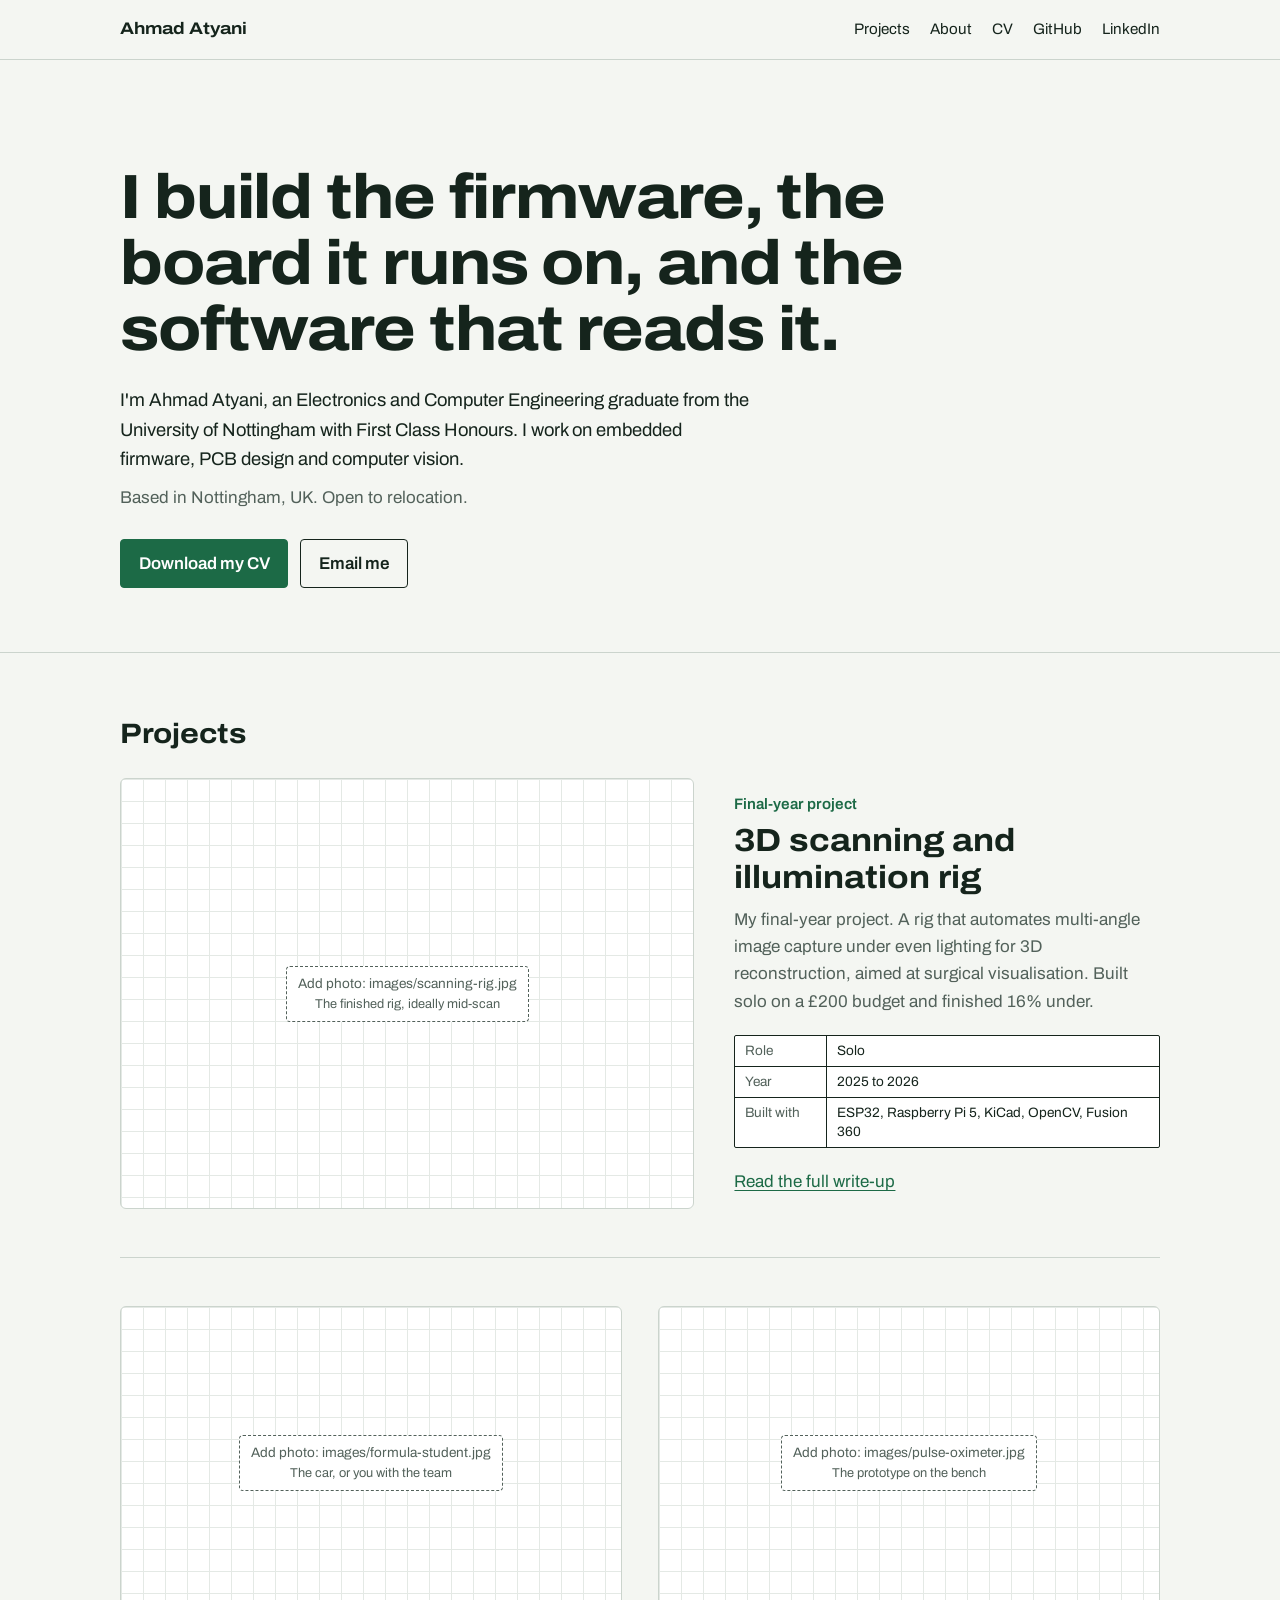
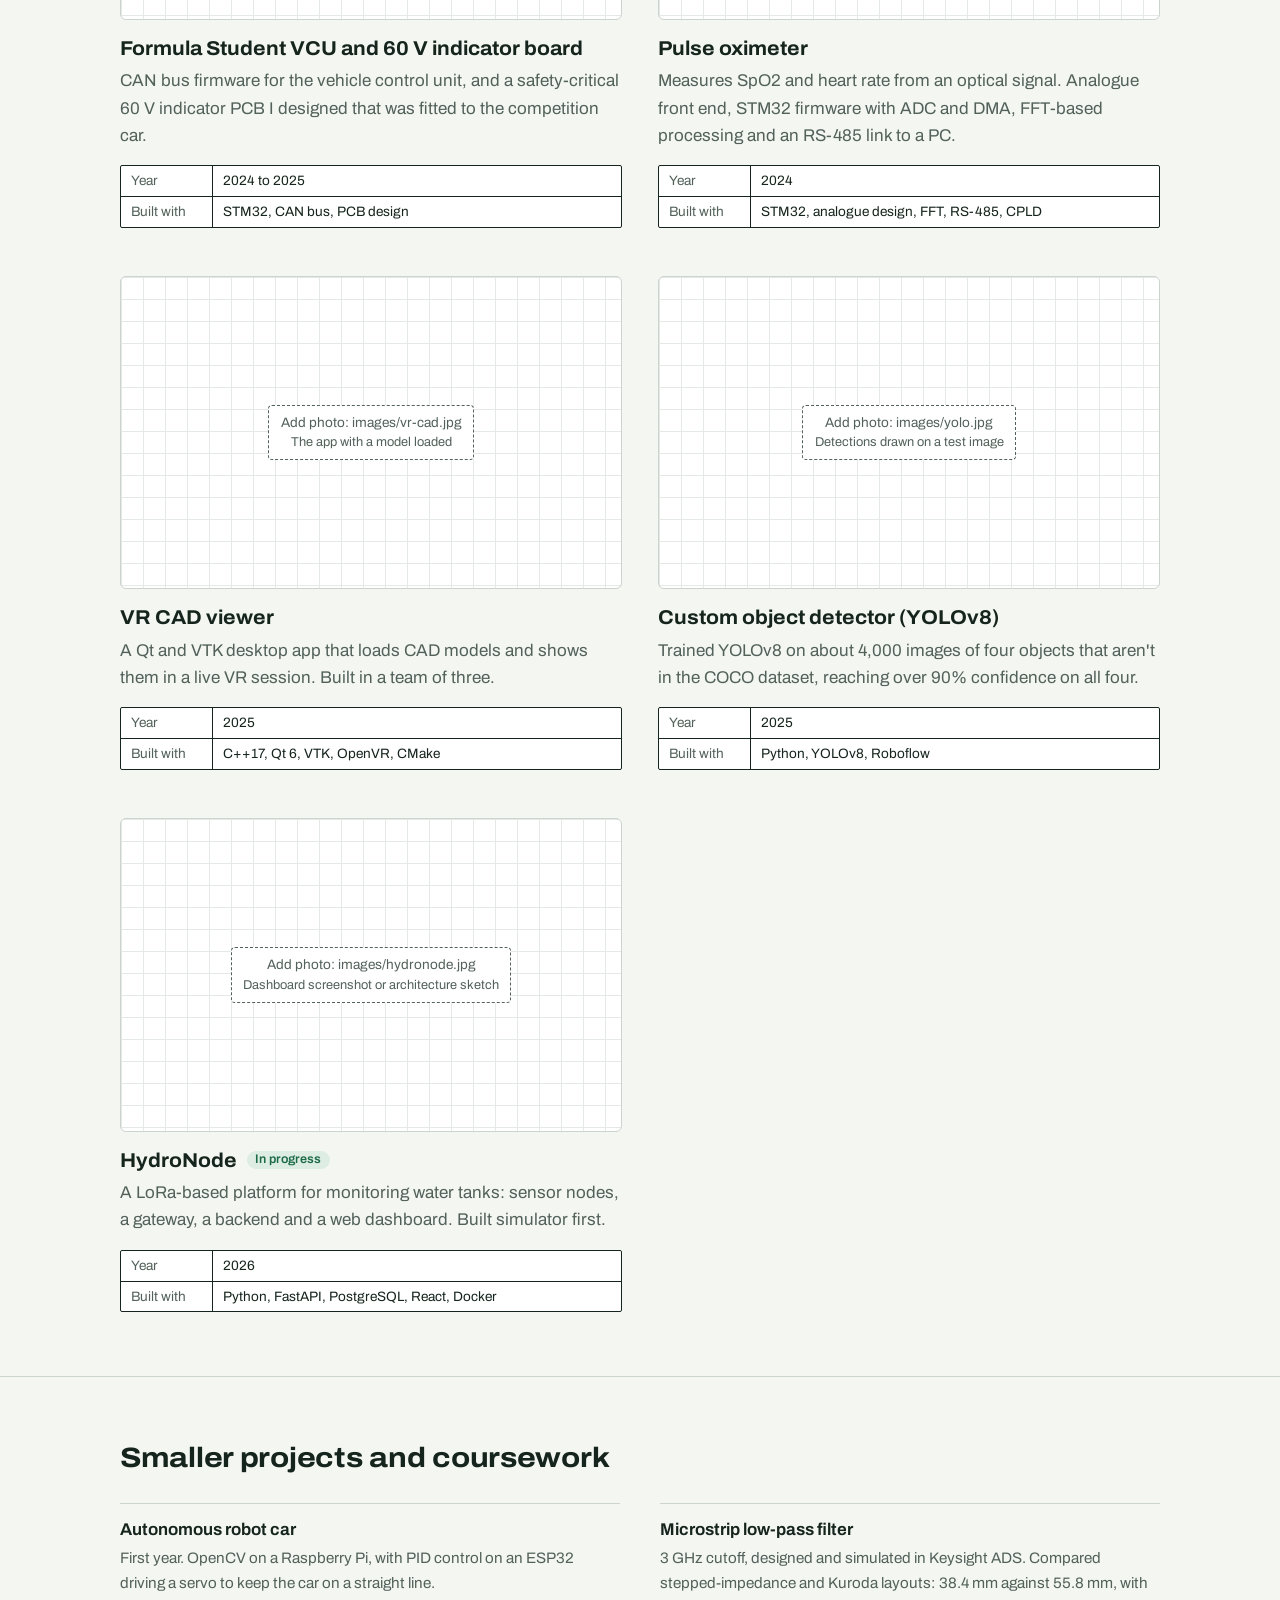
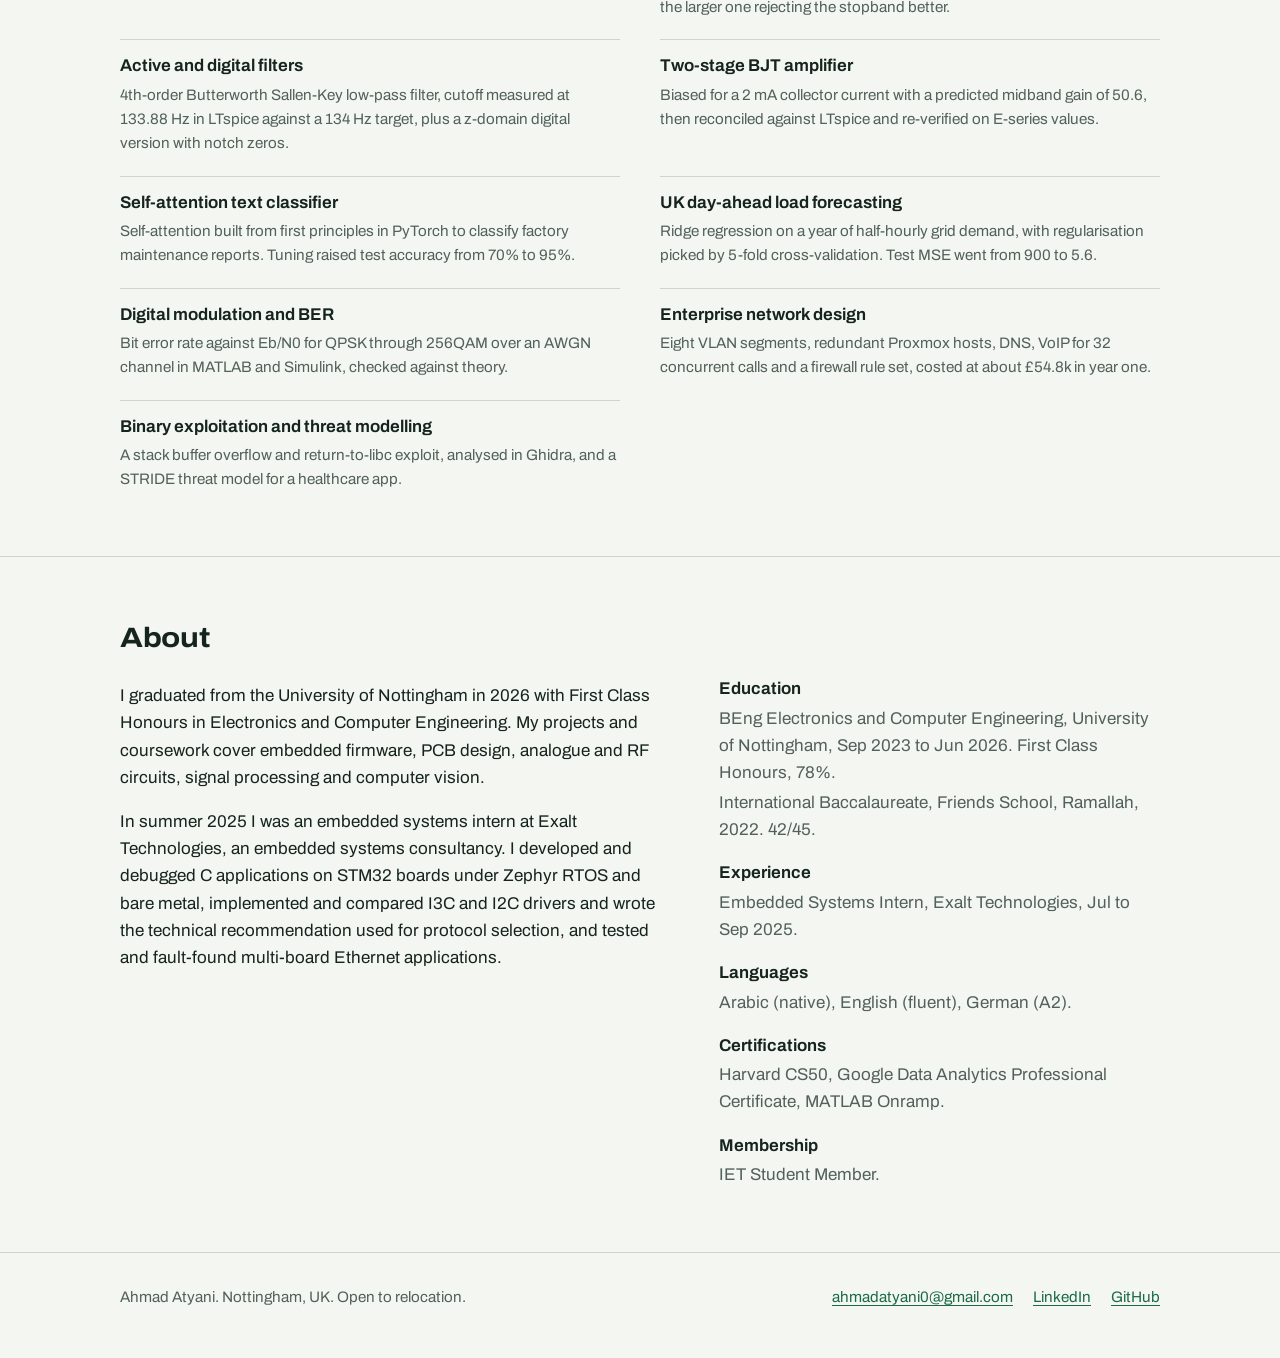
==== index.html @ e2ed50bc "Add files via upload" ====
<!doctype html>
<html lang="en-GB">
<head>
<meta charset="utf-8">
<meta name="viewport" content="width=device-width, initial-scale=1">
<title>Ahmad Atyani | Electronics and Computer Engineer</title>
<meta name="description" content="Portfolio of Ahmad Atyani: embedded firmware, PCB design and computer vision projects.">
<link rel="icon" href="data:image/svg+xml,%3Csvg xmlns='http://www.w3.org/2000/svg' viewBox='0 0 32 32'%3E%3Crect width='32' height='32' rx='6' fill='%231C6A46'/%3E%3Ctext x='16' y='21.5' font-family='Arial,sans-serif' font-size='15' font-weight='700' text-anchor='middle' fill='white'%3EAA%3C/text%3E%3C/svg%3E">
<link rel="preconnect" href="https://fonts.googleapis.com">
<link rel="preconnect" href="https://fonts.gstatic.com" crossorigin>
<link rel="stylesheet" href="https://fonts.googleapis.com/css2?family=Archivo:wdth,wght@62..125,100..900&amp;display=swap">
<link rel="stylesheet" href="style.css">
</head>
<body>
<a class="skip" href="#main">Skip to content</a>
<header class="site-head">
  <div class="wrap">
    <a class="brand" href="index.html">Ahmad Atyani</a>
    <nav aria-label="Main">
      <ul class="nav">
        <li><a href="index.html#projects">Projects</a></li>
        <li><a href="index.html#about">About</a></li>
        <li><a href="cv.pdf">CV</a></li>
        <li><a href="https://github.com/YOUR-USERNAME">GitHub</a></li>
        <li><a href="https://www.linkedin.com/in/ahmadatyani">LinkedIn</a></li>
      </ul>
    </nav>
  </div>
</header>
<main id="main">

<section class="hero">
  <div class="wrap">
    <h1>I build the firmware, the board it runs on, and the software that reads it.</h1>
    <p class="intro">I'm Ahmad Atyani, an Electronics and Computer Engineering graduate from the University of
    Nottingham with First Class Honours. I work on embedded firmware, PCB design and computer vision.</p>
    <p class="where">Based in Nottingham, UK. Open to relocation.</p>
    <div class="actions">
      <a class="btn primary" href="cv.pdf">Download my CV</a>
      <a class="btn" href="mailto:ahmadatyani0@gmail.com">Email me</a>
    </div>
  </div>
</section>

<section class="section" id="projects">
  <div class="wrap">
    <h2>Projects</h2>
    <article class="feature">
      <a class="card-img" href="projects/scanning-rig.html" tabindex="-1" aria-hidden="true"><div class="shot" style="--ar:4/3"><img src="images/scanning-rig.jpg" alt="" onerror="this.parentElement.classList.add('missing');this.remove()"><div class="ph"><span>Add photo: images/scanning-rig.jpg<small>The finished rig, ideally mid-scan</small></span></div></div></a>
      <div class="feature-text">
        <p class="kicker">Final-year project</p>
        <h3><a href="projects/scanning-rig.html">3D scanning and illumination rig</a></h3>
        <p>My final-year project. A rig that automates multi-angle image capture under even lighting for 3D reconstruction, aimed at surgical visualisation. Built solo on a £200 budget and finished 16% under.</p>
        <dl class="tblock compact"><dt>Role</dt><dd>Solo</dd><dt>Year</dt><dd>2025 to 2026</dd><dt>Built with</dt><dd>ESP32, Raspberry Pi 5, KiCad, OpenCV, Fusion 360</dd></dl>
        <p class="more"><a href="projects/scanning-rig.html">Read the full write-up</a></p>
      </div>
    </article>
    <div class="grid">
<article class="card">
  <a class="card-img" href="projects/formula-student.html" tabindex="-1" aria-hidden="true"><div class="shot" style="--ar:16/10"><img src="images/formula-student.jpg" alt="" loading="lazy" onerror="this.parentElement.classList.add('missing');this.remove()"><div class="ph"><span>Add photo: images/formula-student.jpg<small>The car, or you with the team</small></span></div></div></a>
  <h3><a href="projects/formula-student.html">Formula Student VCU and 60 V indicator board</a></h3>
  <p>CAN bus firmware for the vehicle control unit, and a safety-critical 60 V indicator PCB I designed that was fitted to the competition car.</p>
  <dl class="tblock compact"><dt>Year</dt><dd>2024 to 2025</dd><dt>Built with</dt><dd>STM32, CAN bus, PCB design</dd></dl>
</article>
<article class="card">
  <a class="card-img" href="projects/pulse-oximeter.html" tabindex="-1" aria-hidden="true"><div class="shot" style="--ar:16/10"><img src="images/pulse-oximeter.jpg" alt="" loading="lazy" onerror="this.parentElement.classList.add('missing');this.remove()"><div class="ph"><span>Add photo: images/pulse-oximeter.jpg<small>The prototype on the bench</small></span></div></div></a>
  <h3><a href="projects/pulse-oximeter.html">Pulse oximeter</a></h3>
  <p>Measures SpO2 and heart rate from an optical signal. Analogue front end, STM32 firmware with ADC and DMA, FFT-based processing and an RS-485 link to a PC.</p>
  <dl class="tblock compact"><dt>Year</dt><dd>2024</dd><dt>Built with</dt><dd>STM32, analogue design, FFT, RS-485, CPLD</dd></dl>
</article>
<article class="card">
  <a class="card-img" href="projects/vr-cad-viewer.html" tabindex="-1" aria-hidden="true"><div class="shot" style="--ar:16/10"><img src="images/vr-cad.jpg" alt="" loading="lazy" onerror="this.parentElement.classList.add('missing');this.remove()"><div class="ph"><span>Add photo: images/vr-cad.jpg<small>The app with a model loaded</small></span></div></div></a>
  <h3><a href="projects/vr-cad-viewer.html">VR CAD viewer</a></h3>
  <p>A Qt and VTK desktop app that loads CAD models and shows them in a live VR session. Built in a team of three.</p>
  <dl class="tblock compact"><dt>Year</dt><dd>2025</dd><dt>Built with</dt><dd>C++17, Qt 6, VTK, OpenVR, CMake</dd></dl>
</article>
<article class="card">
  <a class="card-img" href="projects/yolo-detector.html" tabindex="-1" aria-hidden="true"><div class="shot" style="--ar:16/10"><img src="images/yolo.jpg" alt="" loading="lazy" onerror="this.parentElement.classList.add('missing');this.remove()"><div class="ph"><span>Add photo: images/yolo.jpg<small>Detections drawn on a test image</small></span></div></div></a>
  <h3><a href="projects/yolo-detector.html">Custom object detector (YOLOv8)</a></h3>
  <p>Trained YOLOv8 on about 4,000 images of four objects that aren't in the COCO dataset, reaching over 90% confidence on all four.</p>
  <dl class="tblock compact"><dt>Year</dt><dd>2025</dd><dt>Built with</dt><dd>Python, YOLOv8, Roboflow</dd></dl>
</article>
<article class="card">
  <a class="card-img" href="projects/hydronode.html" tabindex="-1" aria-hidden="true"><div class="shot" style="--ar:16/10"><img src="images/hydronode.jpg" alt="" loading="lazy" onerror="this.parentElement.classList.add('missing');this.remove()"><div class="ph"><span>Add photo: images/hydronode.jpg<small>Dashboard screenshot or architecture sketch</small></span></div></div></a>
  <h3><a href="projects/hydronode.html">HydroNode</a><span class="status">In progress</span></h3>
  <p>A LoRa-based platform for monitoring water tanks: sensor nodes, a gateway, a backend and a web dashboard. Built simulator first.</p>
  <dl class="tblock compact"><dt>Year</dt><dd>2026</dd><dt>Built with</dt><dd>Python, FastAPI, PostgreSQL, React, Docker</dd></dl>
</article>
    </div>
  </div>
</section>

<section class="section" id="more">
  <div class="wrap">
    <h2>Smaller projects and coursework</h2>
    <dl class="minor"><div><dt>Autonomous robot car</dt><dd>First year. OpenCV on a Raspberry Pi, with PID control on an ESP32 driving a servo to keep the car on a straight line.</dd></div><div><dt>Microstrip low-pass filter</dt><dd>3 GHz cutoff, designed and simulated in Keysight ADS. Compared stepped-impedance and Kuroda layouts: 38.4 mm against 55.8 mm, with the larger one rejecting the stopband better.</dd></div><div><dt>Active and digital filters</dt><dd>4th-order Butterworth Sallen-Key low-pass filter, cutoff measured at 133.88 Hz in LTspice against a 134 Hz target, plus a z-domain digital version with notch zeros.</dd></div><div><dt>Two-stage BJT amplifier</dt><dd>Biased for a 2 mA collector current with a predicted midband gain of 50.6, then reconciled against LTspice and re-verified on E-series values.</dd></div><div><dt>Self-attention text classifier</dt><dd>Self-attention built from first principles in PyTorch to classify factory maintenance reports. Tuning raised test accuracy from 70% to 95%.</dd></div><div><dt>UK day-ahead load forecasting</dt><dd>Ridge regression on a year of half-hourly grid demand, with regularisation picked by 5-fold cross-validation. Test MSE went from 900 to 5.6.</dd></div><div><dt>Digital modulation and BER</dt><dd>Bit error rate against Eb/N0 for QPSK through 256QAM over an AWGN channel in MATLAB and Simulink, checked against theory.</dd></div><div><dt>Enterprise network design</dt><dd>Eight VLAN segments, redundant Proxmox hosts, DNS, VoIP for 32 concurrent calls and a firewall rule set, costed at about £54.8k in year one.</dd></div><div><dt>Binary exploitation and threat modelling</dt><dd>A stack buffer overflow and return-to-libc exploit, analysed in Ghidra, and a STRIDE threat model for a healthcare app.</dd></div></dl>
  </div>
</section>

<section class="section" id="about">
  <div class="wrap about">
    <div class="about-text">
      <h2>About</h2>
      <p>I graduated from the University of Nottingham in 2026 with First Class Honours in Electronics and
      Computer Engineering. My projects and coursework cover embedded firmware, PCB design, analogue and RF
      circuits, signal processing and computer vision.</p>
      <p>In summer 2025 I was an embedded systems intern at Exalt Technologies, an embedded systems
      consultancy. I developed and debugged C applications on STM32 boards under Zephyr RTOS and bare metal,
      implemented and compared I3C and I2C drivers and wrote the technical recommendation used for protocol
      selection, and tested and fault-found multi-board Ethernet applications.</p>
    </div>
    <dl class="facts">
      <dt>Education</dt>
      <dd>BEng Electronics and Computer Engineering, University of Nottingham, Sep 2023 to Jun 2026. First Class Honours, 78%.</dd>
      <dd>International Baccalaureate, Friends School, Ramallah, 2022. 42/45.</dd>
      <dt>Experience</dt>
      <dd>Embedded Systems Intern, Exalt Technologies, Jul to Sep 2025.</dd>
      <dt>Languages</dt>
      <dd>Arabic (native), English (fluent), German (A2).</dd>
      <dt>Certifications</dt>
      <dd>Harvard CS50, Google Data Analytics Professional Certificate, MATLAB Onramp.</dd>
      <dt>Membership</dt>
      <dd>IET Student Member.</dd>
    </dl>
  </div>
</section>
</main>
<footer class="site-foot">
  <div class="wrap">
    <p>Ahmad Atyani. Nottingham, UK. Open to relocation.</p>
    <p class="foot-links">
      <a href="mailto:ahmadatyani0@gmail.com">ahmadatyani0@gmail.com</a>
      <a href="https://www.linkedin.com/in/ahmadatyani">LinkedIn</a>
      <a href="https://github.com/YOUR-USERNAME">GitHub</a>
    </p>
  </div>
</footer>
</body>
</html>
---- style.css ----
/* Ahmad Atyani portfolio
   Palette: drawing-paper white, solder-mask green, ink.
   Signature element: the title block (like the one on an engineering drawing) on every project. */

:root {
  --paper: #F4F6F2;
  --surface: #FFFFFF;
  --ink: #15241C;
  --muted: #52615A;
  --rule: #CBD4CD;
  --grid: #E4E9E5;
  --mask: #1C6A46;
  --mask-tint: #DDEDE3;
  --on-mask: #FFFFFF;
  --todo-bg: #FFEFA8;
  --todo-ink: #4D3A00;
  --wrap: 1080px;
  color-scheme: light dark;
}

@media (prefers-color-scheme: dark) {
  :root {
    --paper: #0D1510;
    --surface: #132019;
    --ink: #E3EBE5;
    --muted: #9BAAA2;
    --rule: #2C3C33;
    --grid: #1A2820;
    --mask: #74CC9C;
    --mask-tint: #173024;
    --on-mask: #0D1510;
    --todo-bg: #4B3C05;
    --todo-ink: #FFE7A0;
  }
}

*, *::before, *::after { box-sizing: border-box; }
html { -webkit-text-size-adjust: 100%; scroll-padding-top: 1rem; }

body {
  margin: 0;
  background: var(--paper);
  color: var(--ink);
  font-family: "Archivo", system-ui, -apple-system, "Segoe UI", sans-serif;
  font-size: 1.0625rem;
  line-height: 1.6;
}

img { display: block; max-width: 100%; }

a { color: var(--mask); text-underline-offset: 0.18em; text-decoration-thickness: 1px; }
a:hover { text-decoration-thickness: 2px; }
:focus-visible { outline: 2px solid var(--mask); outline-offset: 3px; border-radius: 2px; }

.wrap { max-width: var(--wrap); margin: 0 auto; padding: 0 1.25rem; }

.skip { position: absolute; left: -9999px; }
.skip:focus { left: 1rem; top: 1rem; z-index: 10; background: var(--surface); padding: 0.5rem 0.75rem; }

mark.todo {
  background: var(--todo-bg);
  color: var(--todo-ink);
  padding: 0.05rem 0.35rem;
  border-radius: 3px;
  font-size: 0.9em;
  font-weight: 500;
}

/* Header and footer */

.site-head { border-bottom: 1px solid var(--rule); }
.site-head .wrap {
  display: flex;
  flex-wrap: wrap;
  align-items: baseline;
  justify-content: space-between;
  gap: 0.5rem 1.5rem;
  padding-top: 1rem;
  padding-bottom: 1rem;
}
.brand {
  color: var(--ink);
  text-decoration: none;
  font-weight: 700;
  font-stretch: 115%;
  font-size: 1.05rem;
}
.nav { display: flex; flex-wrap: wrap; gap: 0.25rem 1.25rem; margin: 0; padding: 0; list-style: none; font-size: 0.95rem; }
.nav a { color: var(--ink); text-decoration: none; }
.nav a:hover { color: var(--mask); text-decoration: underline; }

.site-foot { border-top: 1px solid var(--rule); padding: 2rem 0 3rem; color: var(--muted); font-size: 0.95rem; }
.site-foot .wrap { display: flex; flex-wrap: wrap; justify-content: space-between; gap: 0.5rem 2rem; }
.site-foot p { margin: 0; }
.foot-links { display: flex; flex-wrap: wrap; gap: 0.25rem 1.25rem; }

/* Hero */

.hero { padding: clamp(3rem, 9vw, 6.5rem) 0 clamp(2.5rem, 6vw, 4rem); }
.hero h1 {
  margin: 0 0 1.5rem;
  max-width: 19ch;
  font-size: clamp(2.15rem, 5.4vw, 3.9rem);
  line-height: 1.06;
  font-weight: 760;
  font-stretch: 112%;
  letter-spacing: -0.018em;
}
.hero .intro { margin: 0 0 0.6rem; max-width: 58ch; font-size: 1.15rem; }
.hero .where { margin: 0 0 1.75rem; color: var(--muted); }

.actions { display: flex; flex-wrap: wrap; gap: 0.75rem; }
.btn {
  display: inline-block;
  padding: 0.6rem 1.1rem;
  border: 1.5px solid var(--ink);
  border-radius: 4px;
  color: var(--ink);
  text-decoration: none;
  font-weight: 600;
}
.btn:hover { background: var(--surface); }
.btn.primary { background: var(--mask); border-color: var(--mask); color: var(--on-mask); }
.btn.primary:hover { filter: brightness(1.08); }

/* Sections */

.section { padding: clamp(2.5rem, 6vw, 4rem) 0; border-top: 1px solid var(--rule); }
.section h2 {
  margin: 0 0 1.75rem;
  font-size: 1.75rem;
  line-height: 1.2;
  font-weight: 720;
  font-stretch: 112%;
  letter-spacing: -0.01em;
}

/* Images, with a drafting-grid placeholder until the photo is added */

.shot {
  position: relative;
  overflow: hidden;
  border: 1px solid var(--rule);
  border-radius: 6px;
  background: var(--surface);
}
.shot img { width: 100%; aspect-ratio: var(--ar, 16/10); object-fit: cover; }
.shot .ph { display: none; }
.shot.missing {
  aspect-ratio: var(--ar, 16/10);
  background-image:
    linear-gradient(var(--grid) 1px, transparent 1px),
    linear-gradient(90deg, var(--grid) 1px, transparent 1px);
  background-size: 22px 22px;
}
.shot.missing .ph {
  position: absolute;
  inset: 0;
  display: flex;
  align-items: center;
  justify-content: center;
  padding: 1rem;
  text-align: center;
}
.ph span {
  max-width: 22rem;
  padding: 0.45rem 0.7rem;
  border: 1px dashed var(--muted);
  border-radius: 4px;
  background: var(--surface);
  color: var(--muted);
  font-size: 0.85rem;
  line-height: 1.4;
}
.ph small { display: block; margin-top: 0.15rem; font-size: 0.8rem; }

a.card-img { display: block; color: inherit; }
a.card-img:hover .shot { border-color: var(--mask); }

/* Title block: the one memorable element */

.tblock {
  display: grid;
  grid-template-columns: 7.5rem minmax(0, 1fr);
  margin: 0;
  max-width: 44rem;
  border: 1.5px solid var(--ink);
  border-radius: 2px;
  background: var(--surface);
  font-size: 0.92rem;
  line-height: 1.45;
}
.tblock dt, .tblock dd { margin: 0; padding: 0.45rem 0.75rem; border-bottom: 1px solid var(--ink); }
.tblock dt { border-right: 1px solid var(--ink); color: var(--muted); }
.tblock dt:last-of-type, .tblock dd:last-of-type { border-bottom: 0; }
.tblock.compact { grid-template-columns: 5.75rem minmax(0, 1fr); font-size: 0.85rem; }
.tblock.compact dt, .tblock.compact dd { padding: 0.32rem 0.6rem; }

.status {
  display: inline-block;
  margin-left: 0.6rem;
  padding: 0.1rem 0.55rem;
  border-radius: 999px;
  background: var(--mask-tint);
  color: var(--mask);
  font-size: 0.78rem;
  font-weight: 600;
  font-stretch: 100%;
  letter-spacing: 0;
  vertical-align: 0.3em;
  white-space: nowrap;
}

/* Projects on the homepage */

.feature {
  display: grid;
  grid-template-columns: minmax(0, 1.35fr) minmax(0, 1fr);
  gap: 2rem 2.5rem;
  align-items: center;
  margin-bottom: 3rem;
  padding-bottom: 3rem;
  border-bottom: 1px solid var(--rule);
}
.feature-text h3 {
  margin: 0 0 0.6rem;
  font-size: clamp(1.5rem, 3vw, 2rem);
  line-height: 1.15;
  font-weight: 720;
  font-stretch: 110%;
}
.feature-text > p { margin: 0 0 1.25rem; color: var(--muted); }
.kicker { margin: 0 0 0.4rem; color: var(--mask); font-weight: 600; font-size: 0.95rem; }
.feature-text .kicker { color: var(--mask); margin-bottom: 0.4rem; }
.feature-text .more { margin: 1.25rem 0 0; }
.feature h3 a, .card h3 a { color: var(--ink); text-decoration: none; }
.feature h3 a:hover, .card h3 a:hover { color: var(--mask); text-decoration: underline; }

.grid { display: grid; grid-template-columns: repeat(2, minmax(0, 1fr)); gap: 3rem 2.25rem; }
.card h3 { margin: 1rem 0 0.4rem; font-size: 1.25rem; line-height: 1.25; font-weight: 700; font-stretch: 106%; }
.card > p { margin: 0 0 1rem; color: var(--muted); }

.minor { display: grid; grid-template-columns: repeat(2, minmax(0, 1fr)); gap: 1.25rem 2.5rem; margin: 0; }
.minor div { padding-top: 0.75rem; border-top: 1px solid var(--rule); }
.minor dt { font-weight: 650; }
.minor dd { margin: 0.2rem 0 0; color: var(--muted); font-size: 0.95rem; }

.about { display: grid; grid-template-columns: minmax(0, 1.25fr) minmax(0, 1fr); gap: 1rem 3rem; }
.about-text p { max-width: 62ch; }
.facts { margin: 3.4rem 0 0; }
.facts dt { margin-top: 1rem; font-weight: 650; }
.facts dt:first-child { margin-top: 0; }
.facts dd { margin: 0.15rem 0 0; color: var(--muted); }

/* Project pages */

.project-head { padding: clamp(2rem, 5vw, 3.5rem) 0 2rem; }
.back { display: inline-block; margin-bottom: 1.5rem; font-size: 0.95rem; }
.project-head h1 {
  margin: 0 0 1rem;
  max-width: 24ch;
  font-size: clamp(2rem, 4.6vw, 3.15rem);
  line-height: 1.08;
  font-weight: 760;
  font-stretch: 112%;
  letter-spacing: -0.016em;
}
.lead { margin: 0 0 2rem; max-width: 62ch; font-size: 1.15rem; }

.fig { margin: 0; }
.fig figcaption { margin-top: 0.5rem; color: var(--muted); font-size: 0.875rem; }
.hero-fig { margin-bottom: 1rem; }
.figs { display: grid; grid-template-columns: repeat(2, minmax(0, 1fr)); gap: 1.25rem; margin: 2rem 0 0.5rem; }

.prose > h2 {
  margin: 3rem 0 0.9rem;
  font-size: 1.45rem;
  line-height: 1.25;
  font-weight: 700;
  font-stretch: 110%;
}
.prose > p, .prose > ul { max-width: 68ch; }
.prose > ul { padding-left: 1.2rem; }
.prose li { margin: 0.5rem 0; }
.prose li strong { font-weight: 650; }
.prose .note { color: var(--muted); }
.links { list-style: none; padding-left: 0 !important; }

table.results { width: 100%; max-width: 44rem; border-collapse: collapse; font-size: 0.97rem; }
table.results th, table.results td { padding: 0.6rem 0.75rem 0.6rem 0; border-bottom: 1px solid var(--rule); text-align: left; vertical-align: top; }
table.results th { width: 55%; font-weight: 500; color: var(--muted); }
table.results td { font-weight: 650; font-variant-numeric: tabular-nums; }

/* Block diagrams */

.diagram { margin: 1.25rem 0 1.5rem; }
.chain-label { margin: 0 0 0.6rem; font-weight: 650; font-size: 0.98rem; }
.chain { display: flex; flex-wrap: wrap; align-items: center; row-gap: 0.75rem; margin: 0; padding: 0; list-style: none; }
.chain > li { display: flex; align-items: center; }
.chain > li:not(:last-child)::after { content: "\2192"; padding: 0 0.5rem; color: var(--mask); font-size: 1.2rem; line-height: 1; }
.chain.two-way > li:not(:last-child)::after { content: "\2194"; }
.node {
  max-width: 13rem;
  padding: 0.5rem 0.75rem;
  border: 1.5px solid var(--ink);
  border-radius: 4px;
  background: var(--surface);
  line-height: 1.3;
}
.node b { display: block; font-size: 0.95rem; font-weight: 650; }
.node span { display: block; margin-top: 0.15rem; color: var(--muted); font-size: 0.82rem; }

.pager {
  display: flex;
  flex-wrap: wrap;
  justify-content: space-between;
  gap: 1rem;
  margin-top: 4rem;
  padding: 1.5rem 0 1rem;
  border-top: 1px solid var(--rule);
}
.pager a { text-decoration: none; font-weight: 650; color: var(--ink); }
.pager a:hover { color: var(--mask); text-decoration: underline; }
.pager small { display: block; color: var(--muted); font-weight: 400; font-size: 0.85rem; }
.pager .next { text-align: right; margin-left: auto; }

/* Narrow screens */

@media (max-width: 820px) {
  .feature { grid-template-columns: 1fr; }
  .about { grid-template-columns: 1fr; }
  .facts { margin-top: 0.5rem; }
}

@media (max-width: 680px) {
  .grid, .minor, .figs { grid-template-columns: 1fr; }
  .tblock { grid-template-columns: 6rem minmax(0, 1fr); }
  .chain { flex-direction: column; align-items: flex-start; row-gap: 0; }
  .chain > li { flex-direction: column; align-items: flex-start; }
  .chain > li:not(:last-child)::after { content: "\2193"; padding: 0.3rem 0 0.3rem 1.1rem; }
  .chain.two-way > li:not(:last-child)::after { content: "\2195"; }
  .node { max-width: none; }
  .pager .next { text-align: left; margin-left: 0; }
}
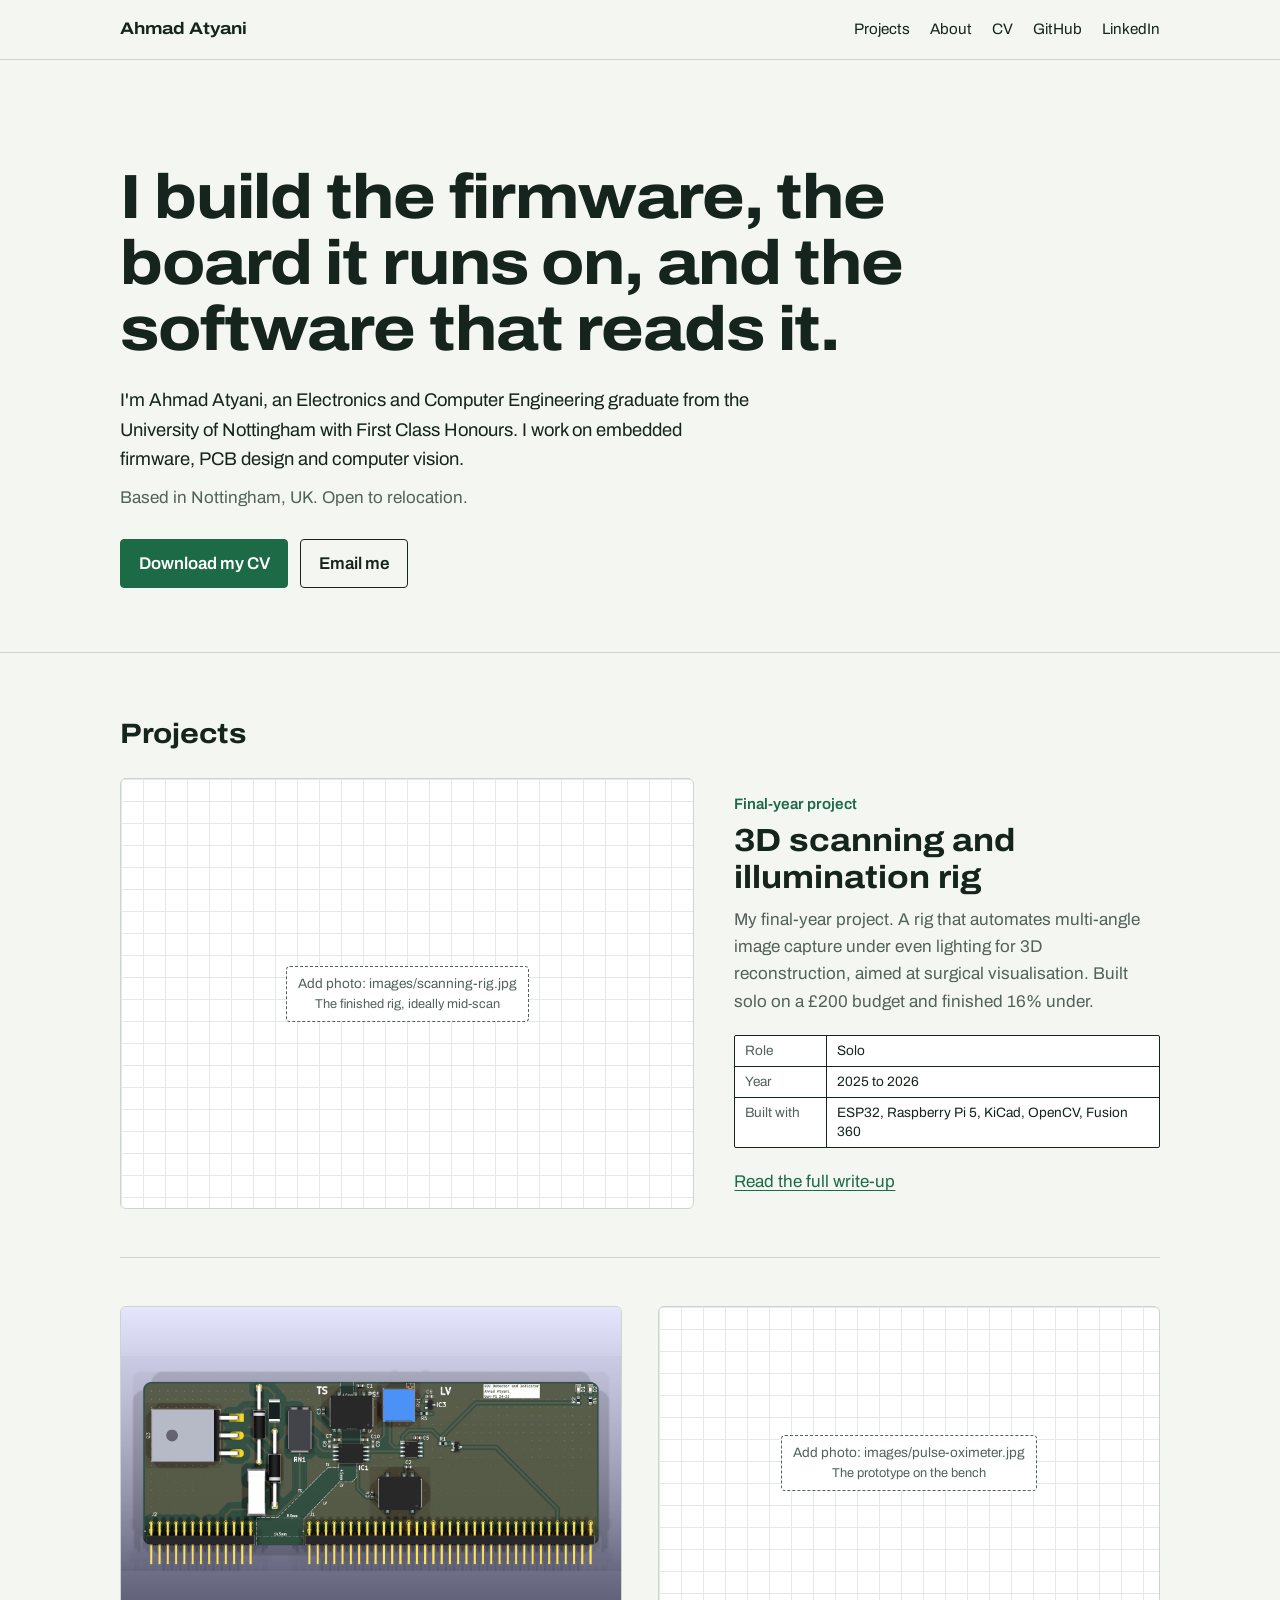
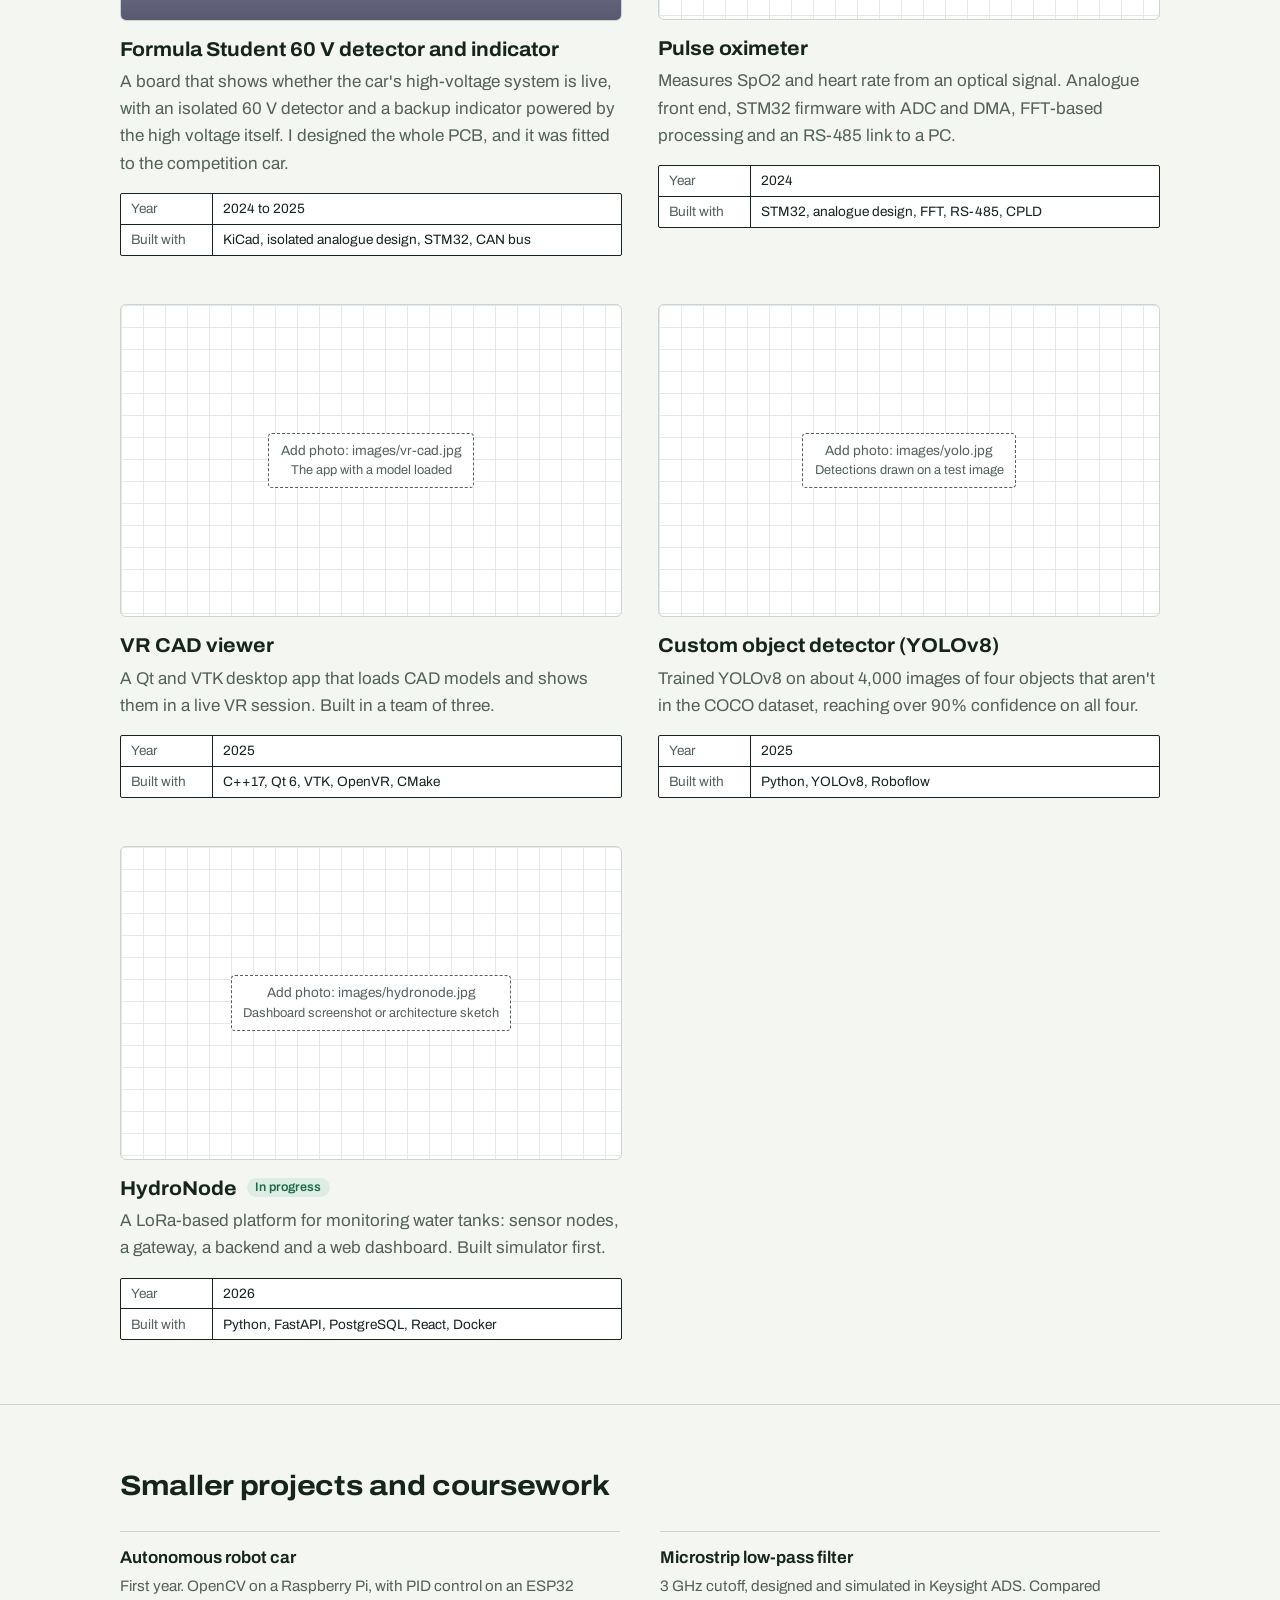
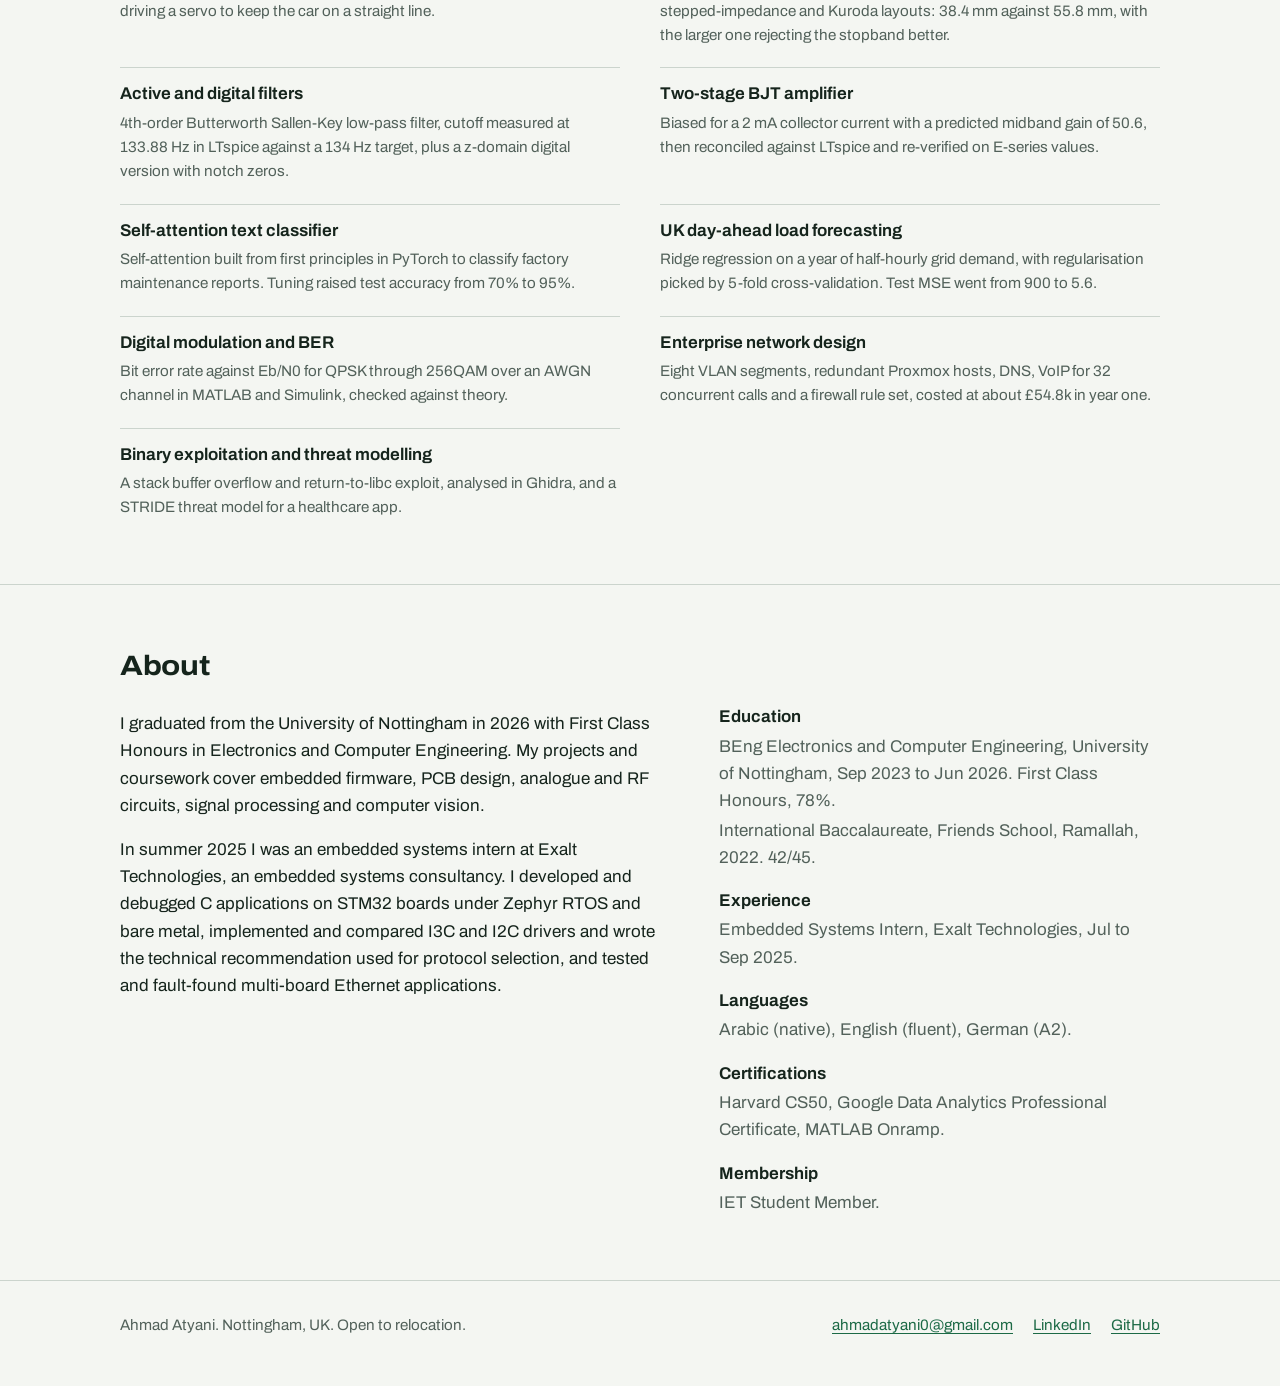
==== commit c2261b35: "Add Formula Student board write-up and images Co-Authored-By: Claude Opus 5.5 <noreply@anthropic.com" ====
--- a/index.html
+++ b/index.html
@@ -21,7 +21,7 @@
         <li><a href="index.html#projects">Projects</a></li>
         <li><a href="index.html#about">About</a></li>
         <li><a href="cv.pdf">CV</a></li>
-        <li><a href="https://github.com/YOUR-USERNAME">GitHub</a></li>
+        <li><a href="https://github.com/Atyani-04">GitHub</a></li>
         <li><a href="https://www.linkedin.com/in/ahmadatyani">LinkedIn</a></li>
       </ul>
     </nav>
@@ -57,10 +57,10 @@
     </article>
     <div class="grid">
 <article class="card">
-  <a class="card-img" href="projects/formula-student.html" tabindex="-1" aria-hidden="true"><div class="shot" style="--ar:16/10"><img src="images/formula-student.jpg" alt="" loading="lazy" onerror="this.parentElement.classList.add('missing');this.remove()"><div class="ph"><span>Add photo: images/formula-student.jpg<small>The car, or you with the team</small></span></div></div></a>
-  <h3><a href="projects/formula-student.html">Formula Student VCU and 60 V indicator board</a></h3>
-  <p>CAN bus firmware for the vehicle control unit, and a safety-critical 60 V indicator PCB I designed that was fitted to the competition car.</p>
-  <dl class="tblock compact"><dt>Year</dt><dd>2024 to 2025</dd><dt>Built with</dt><dd>STM32, CAN bus, PCB design</dd></dl>
+  <a class="card-img" href="projects/formula-student.html" tabindex="-1" aria-hidden="true"><div class="shot" style="--ar:16/10"><img src="images/formula-student.jpg" alt="" loading="lazy" onerror="this.parentElement.classList.add('missing');this.remove()"><div class="ph"><span>Add photo: images/formula-student.jpg<small>KiCad 3D view of the board</small></span></div></div></a>
+  <h3><a href="projects/formula-student.html">Formula Student 60&nbsp;V detector and indicator</a></h3>
+  <p>A board that shows whether the car's high-voltage system is live, with an isolated 60&nbsp;V detector and a backup indicator powered by the high voltage itself. I designed the whole PCB, and it was fitted to the competition car.</p>
+  <dl class="tblock compact"><dt>Year</dt><dd>2024 to 2025</dd><dt>Built with</dt><dd>KiCad, isolated analogue design, STM32, CAN bus</dd></dl>
 </article>
 <article class="card">
   <a class="card-img" href="projects/pulse-oximeter.html" tabindex="-1" aria-hidden="true"><div class="shot" style="--ar:16/10"><img src="images/pulse-oximeter.jpg" alt="" loading="lazy" onerror="this.parentElement.classList.add('missing');this.remove()"><div class="ph"><span>Add photo: images/pulse-oximeter.jpg<small>The prototype on the bench</small></span></div></div></a>
@@ -93,7 +93,7 @@
 <section class="section" id="more">
   <div class="wrap">
     <h2>Smaller projects and coursework</h2>
-    <dl class="minor"><div><dt>Autonomous robot car</dt><dd>First year. OpenCV on a Raspberry Pi, with PID control on an ESP32 driving a servo to keep the car on a straight line.</dd></div><div><dt>Microstrip low-pass filter</dt><dd>3 GHz cutoff, designed and simulated in Keysight ADS. Compared stepped-impedance and Kuroda layouts: 38.4 mm against 55.8 mm, with the larger one rejecting the stopband better.</dd></div><div><dt>Active and digital filters</dt><dd>4th-order Butterworth Sallen-Key low-pass filter, cutoff measured at 133.88 Hz in LTspice against a 134 Hz target, plus a z-domain digital version with notch zeros.</dd></div><div><dt>Two-stage BJT amplifier</dt><dd>Biased for a 2 mA collector current with a predicted midband gain of 50.6, then reconciled against LTspice and re-verified on E-series values.</dd></div><div><dt>Self-attention text classifier</dt><dd>Self-attention built from first principles in PyTorch to classify factory maintenance reports. Tuning raised test accuracy from 70% to 95%.</dd></div><div><dt>UK day-ahead load forecasting</dt><dd>Ridge regression on a year of half-hourly grid demand, with regularisation picked by 5-fold cross-validation. Test MSE went from 900 to 5.6.</dd></div><div><dt>Digital modulation and BER</dt><dd>Bit error rate against Eb/N0 for QPSK through 256QAM over an AWGN channel in MATLAB and Simulink, checked against theory.</dd></div><div><dt>Enterprise network design</dt><dd>Eight VLAN segments, redundant Proxmox hosts, DNS, VoIP for 32 concurrent calls and a firewall rule set, costed at about £54.8k in year one.</dd></div><div><dt>Binary exploitation and threat modelling</dt><dd>A stack buffer overflow and return-to-libc exploit, analysed in Ghidra, and a STRIDE threat model for a healthcare app.</dd></div></dl>
+    <dl class="minor"><div><dt>Autonomous robot car</dt><dd>First year. OpenCV on a Raspberry Pi, with PID control on an ESP32 driving a servo to keep the car on a straight line.</dd></div><div><dt>Microstrip low-pass filter</dt><dd>3&nbsp;GHz cutoff, designed and simulated in Keysight ADS. Compared stepped-impedance and Kuroda layouts: 38.4&nbsp;mm against 55.8&nbsp;mm, with the larger one rejecting the stopband better.</dd></div><div><dt>Active and digital filters</dt><dd>4th-order Butterworth Sallen-Key low-pass filter, cutoff measured at 133.88&nbsp;Hz in LTspice against a 134&nbsp;Hz target, plus a z-domain digital version with notch zeros.</dd></div><div><dt>Two-stage BJT amplifier</dt><dd>Biased for a 2&nbsp;mA collector current with a predicted midband gain of 50.6, then reconciled against LTspice and re-verified on E-series values.</dd></div><div><dt>Self-attention text classifier</dt><dd>Self-attention built from first principles in PyTorch to classify factory maintenance reports. Tuning raised test accuracy from 70% to 95%.</dd></div><div><dt>UK day-ahead load forecasting</dt><dd>Ridge regression on a year of half-hourly grid demand, with regularisation picked by 5-fold cross-validation. Test MSE went from 900 to 5.6.</dd></div><div><dt>Digital modulation and BER</dt><dd>Bit error rate against Eb/N0 for QPSK through 256QAM over an AWGN channel in MATLAB and Simulink, checked against theory.</dd></div><div><dt>Enterprise network design</dt><dd>Eight VLAN segments, redundant Proxmox hosts, DNS, VoIP for 32 concurrent calls and a firewall rule set, costed at about £54.8k in year one.</dd></div><div><dt>Binary exploitation and threat modelling</dt><dd>A stack buffer overflow and return-to-libc exploit, analysed in Ghidra, and a STRIDE threat model for a healthcare app.</dd></div></dl>
   </div>
 </section>
 
@@ -131,7 +131,7 @@
     <p class="foot-links">
       <a href="mailto:ahmadatyani0@gmail.com">ahmadatyani0@gmail.com</a>
       <a href="https://www.linkedin.com/in/ahmadatyani">LinkedIn</a>
-      <a href="https://github.com/YOUR-USERNAME">GitHub</a>
+      <a href="https://github.com/Atyani-04">GitHub</a>
     </p>
   </div>
 </footer>
--- a/style.css
+++ b/style.css
@@ -271,6 +271,7 @@
 .fig figcaption { margin-top: 0.5rem; color: var(--muted); font-size: 0.875rem; }
 .hero-fig { margin-bottom: 1rem; }
 .figs { display: grid; grid-template-columns: repeat(2, minmax(0, 1fr)); gap: 1.25rem; margin: 2rem 0 0.5rem; }
+.figs.single { grid-template-columns: 1fr; }
 
 .prose > h2 {
   margin: 3rem 0 0.9rem;
@@ -278,6 +279,13 @@
   line-height: 1.25;
   font-weight: 700;
   font-stretch: 110%;
+}
+.prose > h3 {
+  margin: 2.25rem 0 0.5rem;
+  font-size: 1.15rem;
+  line-height: 1.3;
+  font-weight: 680;
+  font-stretch: 105%;
 }
 .prose > p, .prose > ul { max-width: 68ch; }
 .prose > ul { padding-left: 1.2rem; }
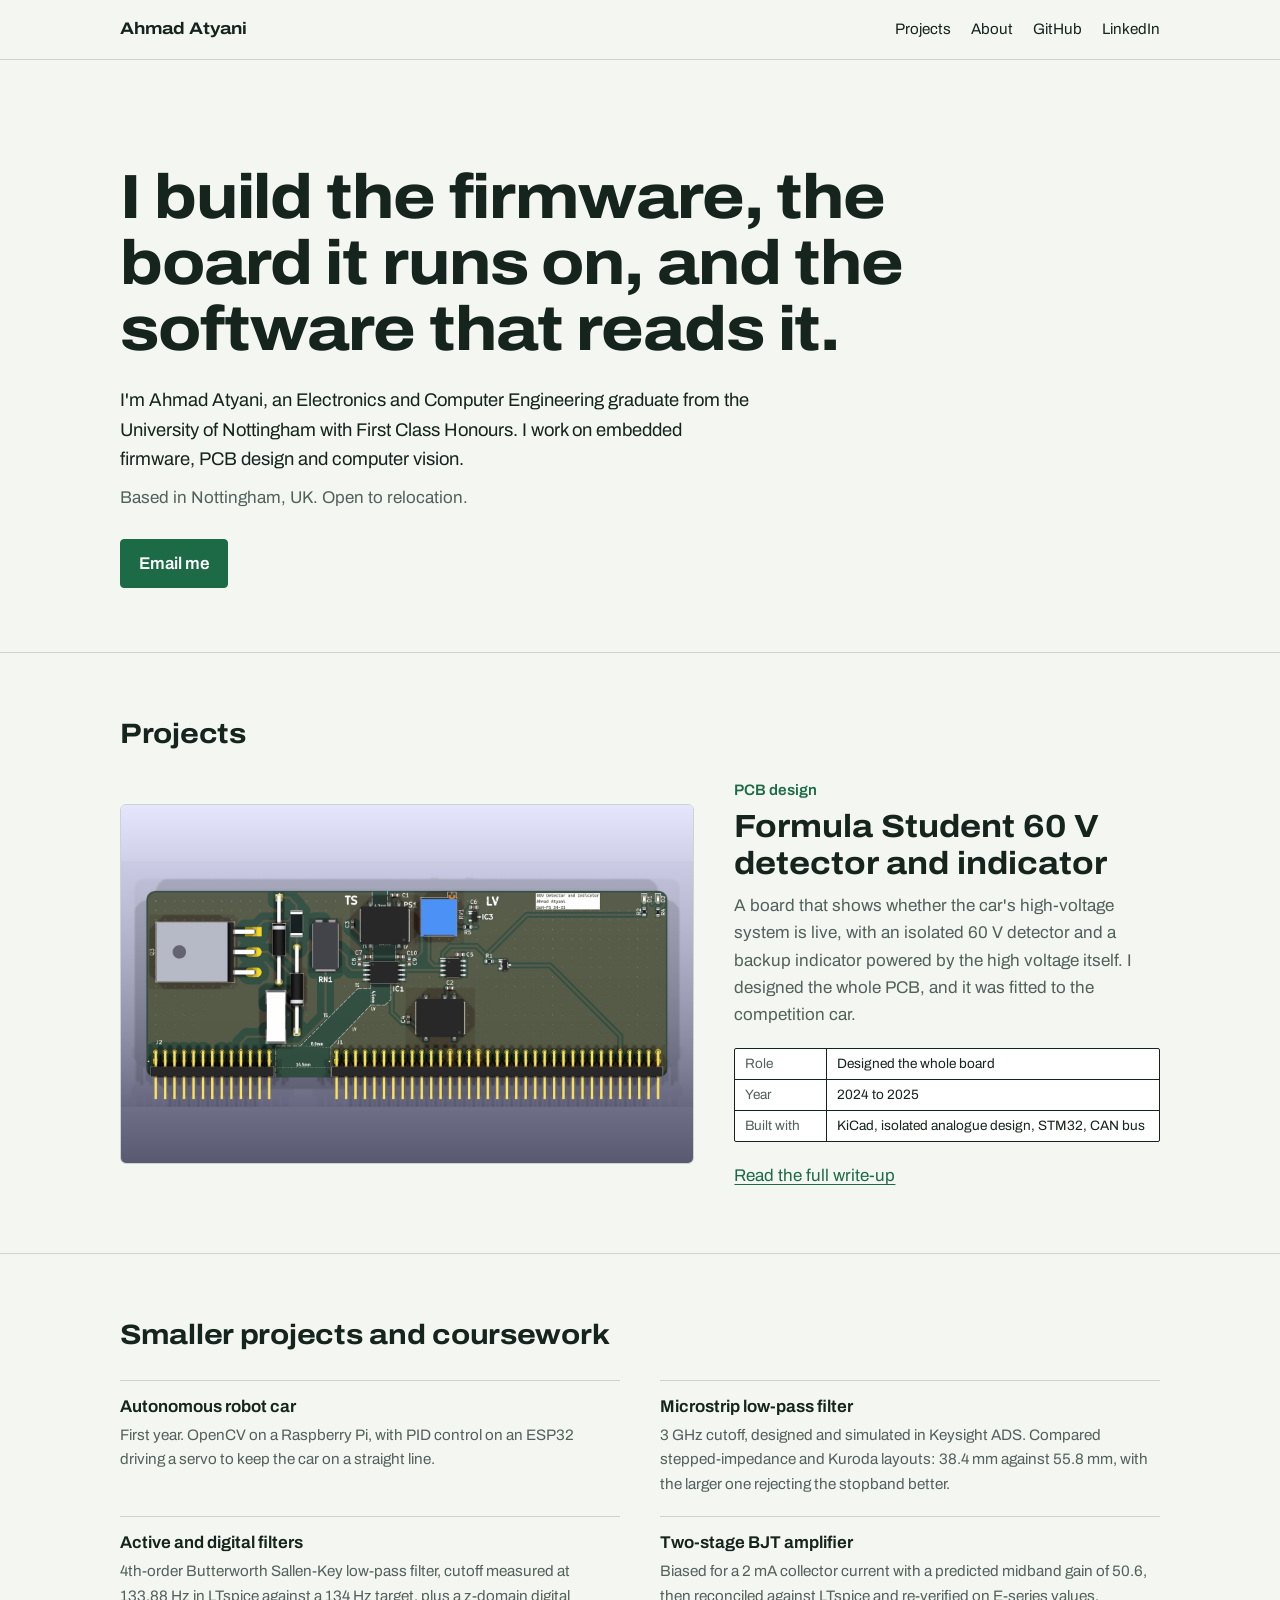
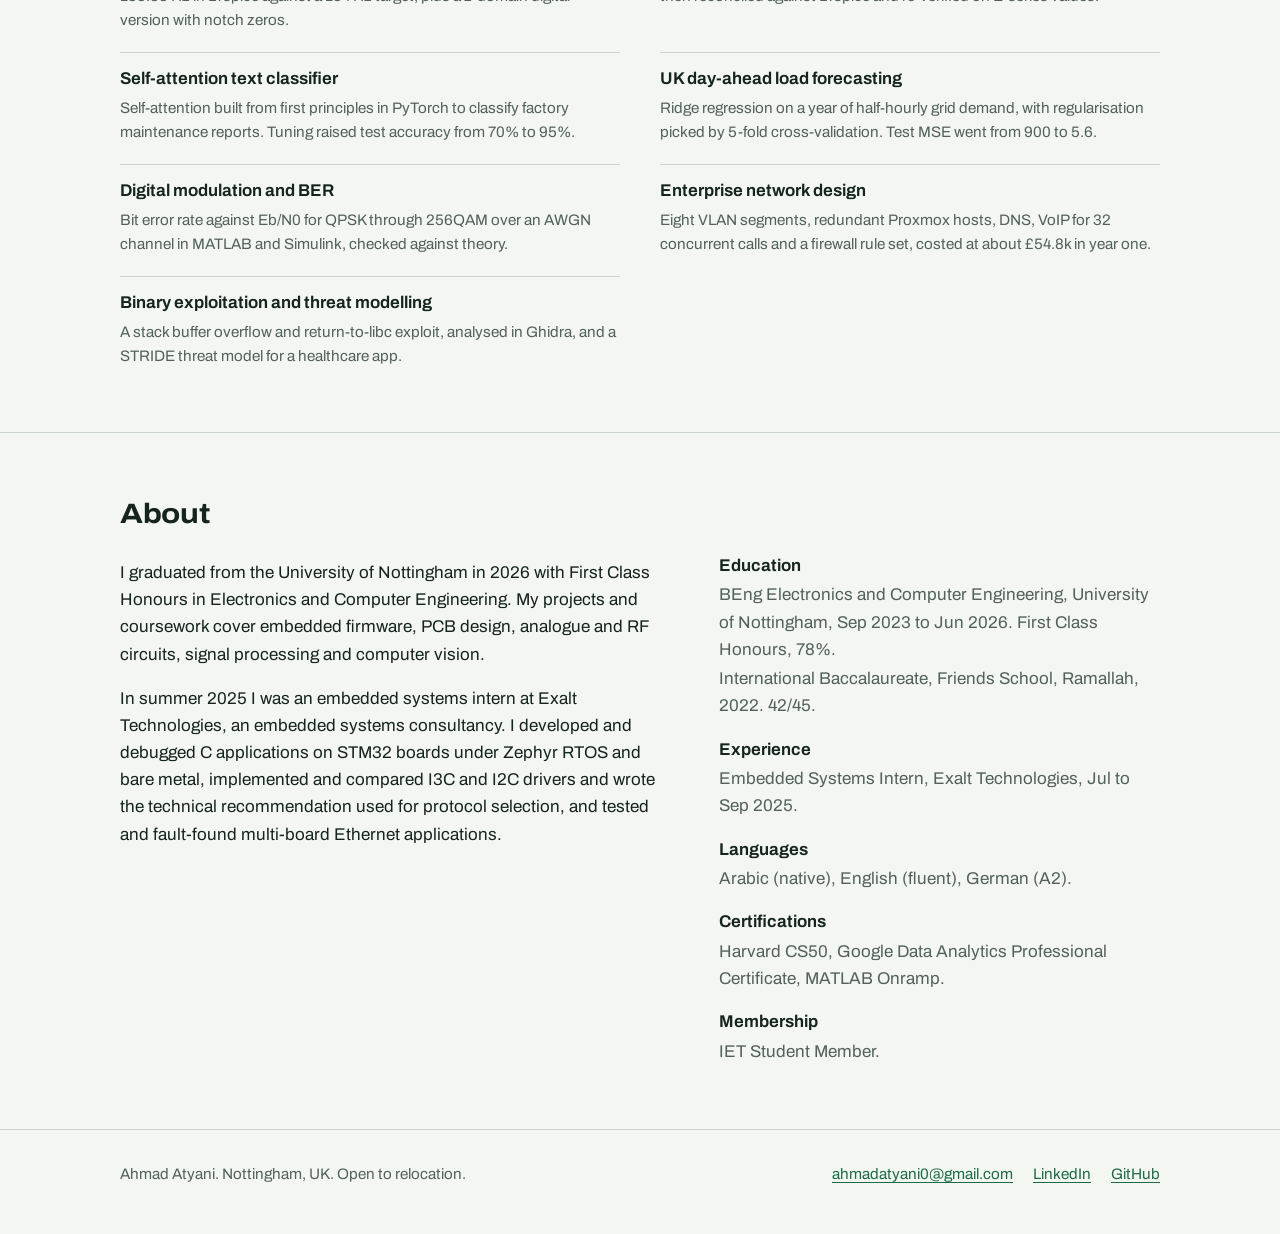
==== commit eca4c478: "Show only finished projects; remove to-do notes and CV link until ready Co-Authored-By: Claude Opus " ====
--- a/index.html
+++ b/index.html
@@ -20,7 +20,7 @@
       <ul class="nav">
         <li><a href="index.html#projects">Projects</a></li>
         <li><a href="index.html#about">About</a></li>
-        <li><a href="cv.pdf">CV</a></li>
+        
         <li><a href="https://github.com/Atyani-04">GitHub</a></li>
         <li><a href="https://www.linkedin.com/in/ahmadatyani">LinkedIn</a></li>
       </ul>
@@ -36,8 +36,8 @@
     Nottingham with First Class Honours. I work on embedded firmware, PCB design and computer vision.</p>
     <p class="where">Based in Nottingham, UK. Open to relocation.</p>
     <div class="actions">
-      <a class="btn primary" href="cv.pdf">Download my CV</a>
-      <a class="btn" href="mailto:ahmadatyani0@gmail.com">Email me</a>
+      
+      <a class="btn primary" href="mailto:ahmadatyani0@gmail.com">Email me</a>
     </div>
   </div>
 </section>
@@ -45,48 +45,17 @@
 <section class="section" id="projects">
   <div class="wrap">
     <h2>Projects</h2>
-    <article class="feature">
-      <a class="card-img" href="projects/scanning-rig.html" tabindex="-1" aria-hidden="true"><div class="shot" style="--ar:4/3"><img src="images/scanning-rig.jpg" alt="" onerror="this.parentElement.classList.add('missing');this.remove()"><div class="ph"><span>Add photo: images/scanning-rig.jpg<small>The finished rig, ideally mid-scan</small></span></div></div></a>
+    <article class="feature alone">
+      <a class="card-img" href="projects/formula-student.html" tabindex="-1" aria-hidden="true"><div class="shot" style="--ar:16/10"><img src="images/formula-student.jpg" alt="" onerror="this.parentElement.classList.add('missing');this.remove()"><div class="ph"><span>Add photo: images/formula-student.jpg<small>KiCad 3D view of the board</small></span></div></div></a>
       <div class="feature-text">
-        <p class="kicker">Final-year project</p>
-        <h3><a href="projects/scanning-rig.html">3D scanning and illumination rig</a></h3>
-        <p>My final-year project. A rig that automates multi-angle image capture under even lighting for 3D reconstruction, aimed at surgical visualisation. Built solo on a £200 budget and finished 16% under.</p>
-        <dl class="tblock compact"><dt>Role</dt><dd>Solo</dd><dt>Year</dt><dd>2025 to 2026</dd><dt>Built with</dt><dd>ESP32, Raspberry Pi 5, KiCad, OpenCV, Fusion 360</dd></dl>
-        <p class="more"><a href="projects/scanning-rig.html">Read the full write-up</a></p>
+        <p class="kicker">PCB design</p>
+        <h3><a href="projects/formula-student.html">Formula Student 60&nbsp;V detector and indicator</a></h3>
+        <p>A board that shows whether the car's high-voltage system is live, with an isolated 60&nbsp;V detector and a backup indicator powered by the high voltage itself. I designed the whole PCB, and it was fitted to the competition car.</p>
+        <dl class="tblock compact"><dt>Role</dt><dd>Designed the whole board</dd><dt>Year</dt><dd>2024 to 2025</dd><dt>Built with</dt><dd>KiCad, isolated analogue design, STM32, CAN bus</dd></dl>
+        <p class="more"><a href="projects/formula-student.html">Read the full write-up</a></p>
       </div>
     </article>
-    <div class="grid">
-<article class="card">
-  <a class="card-img" href="projects/formula-student.html" tabindex="-1" aria-hidden="true"><div class="shot" style="--ar:16/10"><img src="images/formula-student.jpg" alt="" loading="lazy" onerror="this.parentElement.classList.add('missing');this.remove()"><div class="ph"><span>Add photo: images/formula-student.jpg<small>KiCad 3D view of the board</small></span></div></div></a>
-  <h3><a href="projects/formula-student.html">Formula Student 60&nbsp;V detector and indicator</a></h3>
-  <p>A board that shows whether the car's high-voltage system is live, with an isolated 60&nbsp;V detector and a backup indicator powered by the high voltage itself. I designed the whole PCB, and it was fitted to the competition car.</p>
-  <dl class="tblock compact"><dt>Year</dt><dd>2024 to 2025</dd><dt>Built with</dt><dd>KiCad, isolated analogue design, STM32, CAN bus</dd></dl>
-</article>
-<article class="card">
-  <a class="card-img" href="projects/pulse-oximeter.html" tabindex="-1" aria-hidden="true"><div class="shot" style="--ar:16/10"><img src="images/pulse-oximeter.jpg" alt="" loading="lazy" onerror="this.parentElement.classList.add('missing');this.remove()"><div class="ph"><span>Add photo: images/pulse-oximeter.jpg<small>The prototype on the bench</small></span></div></div></a>
-  <h3><a href="projects/pulse-oximeter.html">Pulse oximeter</a></h3>
-  <p>Measures SpO2 and heart rate from an optical signal. Analogue front end, STM32 firmware with ADC and DMA, FFT-based processing and an RS-485 link to a PC.</p>
-  <dl class="tblock compact"><dt>Year</dt><dd>2024</dd><dt>Built with</dt><dd>STM32, analogue design, FFT, RS-485, CPLD</dd></dl>
-</article>
-<article class="card">
-  <a class="card-img" href="projects/vr-cad-viewer.html" tabindex="-1" aria-hidden="true"><div class="shot" style="--ar:16/10"><img src="images/vr-cad.jpg" alt="" loading="lazy" onerror="this.parentElement.classList.add('missing');this.remove()"><div class="ph"><span>Add photo: images/vr-cad.jpg<small>The app with a model loaded</small></span></div></div></a>
-  <h3><a href="projects/vr-cad-viewer.html">VR CAD viewer</a></h3>
-  <p>A Qt and VTK desktop app that loads CAD models and shows them in a live VR session. Built in a team of three.</p>
-  <dl class="tblock compact"><dt>Year</dt><dd>2025</dd><dt>Built with</dt><dd>C++17, Qt 6, VTK, OpenVR, CMake</dd></dl>
-</article>
-<article class="card">
-  <a class="card-img" href="projects/yolo-detector.html" tabindex="-1" aria-hidden="true"><div class="shot" style="--ar:16/10"><img src="images/yolo.jpg" alt="" loading="lazy" onerror="this.parentElement.classList.add('missing');this.remove()"><div class="ph"><span>Add photo: images/yolo.jpg<small>Detections drawn on a test image</small></span></div></div></a>
-  <h3><a href="projects/yolo-detector.html">Custom object detector (YOLOv8)</a></h3>
-  <p>Trained YOLOv8 on about 4,000 images of four objects that aren't in the COCO dataset, reaching over 90% confidence on all four.</p>
-  <dl class="tblock compact"><dt>Year</dt><dd>2025</dd><dt>Built with</dt><dd>Python, YOLOv8, Roboflow</dd></dl>
-</article>
-<article class="card">
-  <a class="card-img" href="projects/hydronode.html" tabindex="-1" aria-hidden="true"><div class="shot" style="--ar:16/10"><img src="images/hydronode.jpg" alt="" loading="lazy" onerror="this.parentElement.classList.add('missing');this.remove()"><div class="ph"><span>Add photo: images/hydronode.jpg<small>Dashboard screenshot or architecture sketch</small></span></div></div></a>
-  <h3><a href="projects/hydronode.html">HydroNode</a><span class="status">In progress</span></h3>
-  <p>A LoRa-based platform for monitoring water tanks: sensor nodes, a gateway, a backend and a web dashboard. Built simulator first.</p>
-  <dl class="tblock compact"><dt>Year</dt><dd>2026</dd><dt>Built with</dt><dd>Python, FastAPI, PostgreSQL, React, Docker</dd></dl>
-</article>
-    </div>
+    
   </div>
 </section>
 
--- a/style.css
+++ b/style.css
@@ -222,6 +222,7 @@
   padding-bottom: 3rem;
   border-bottom: 1px solid var(--rule);
 }
+.feature.alone { margin-bottom: 0; padding-bottom: 0; border-bottom: 0; }
 .feature-text h3 {
   margin: 0 0 0.6rem;
   font-size: clamp(1.5rem, 3vw, 2rem);
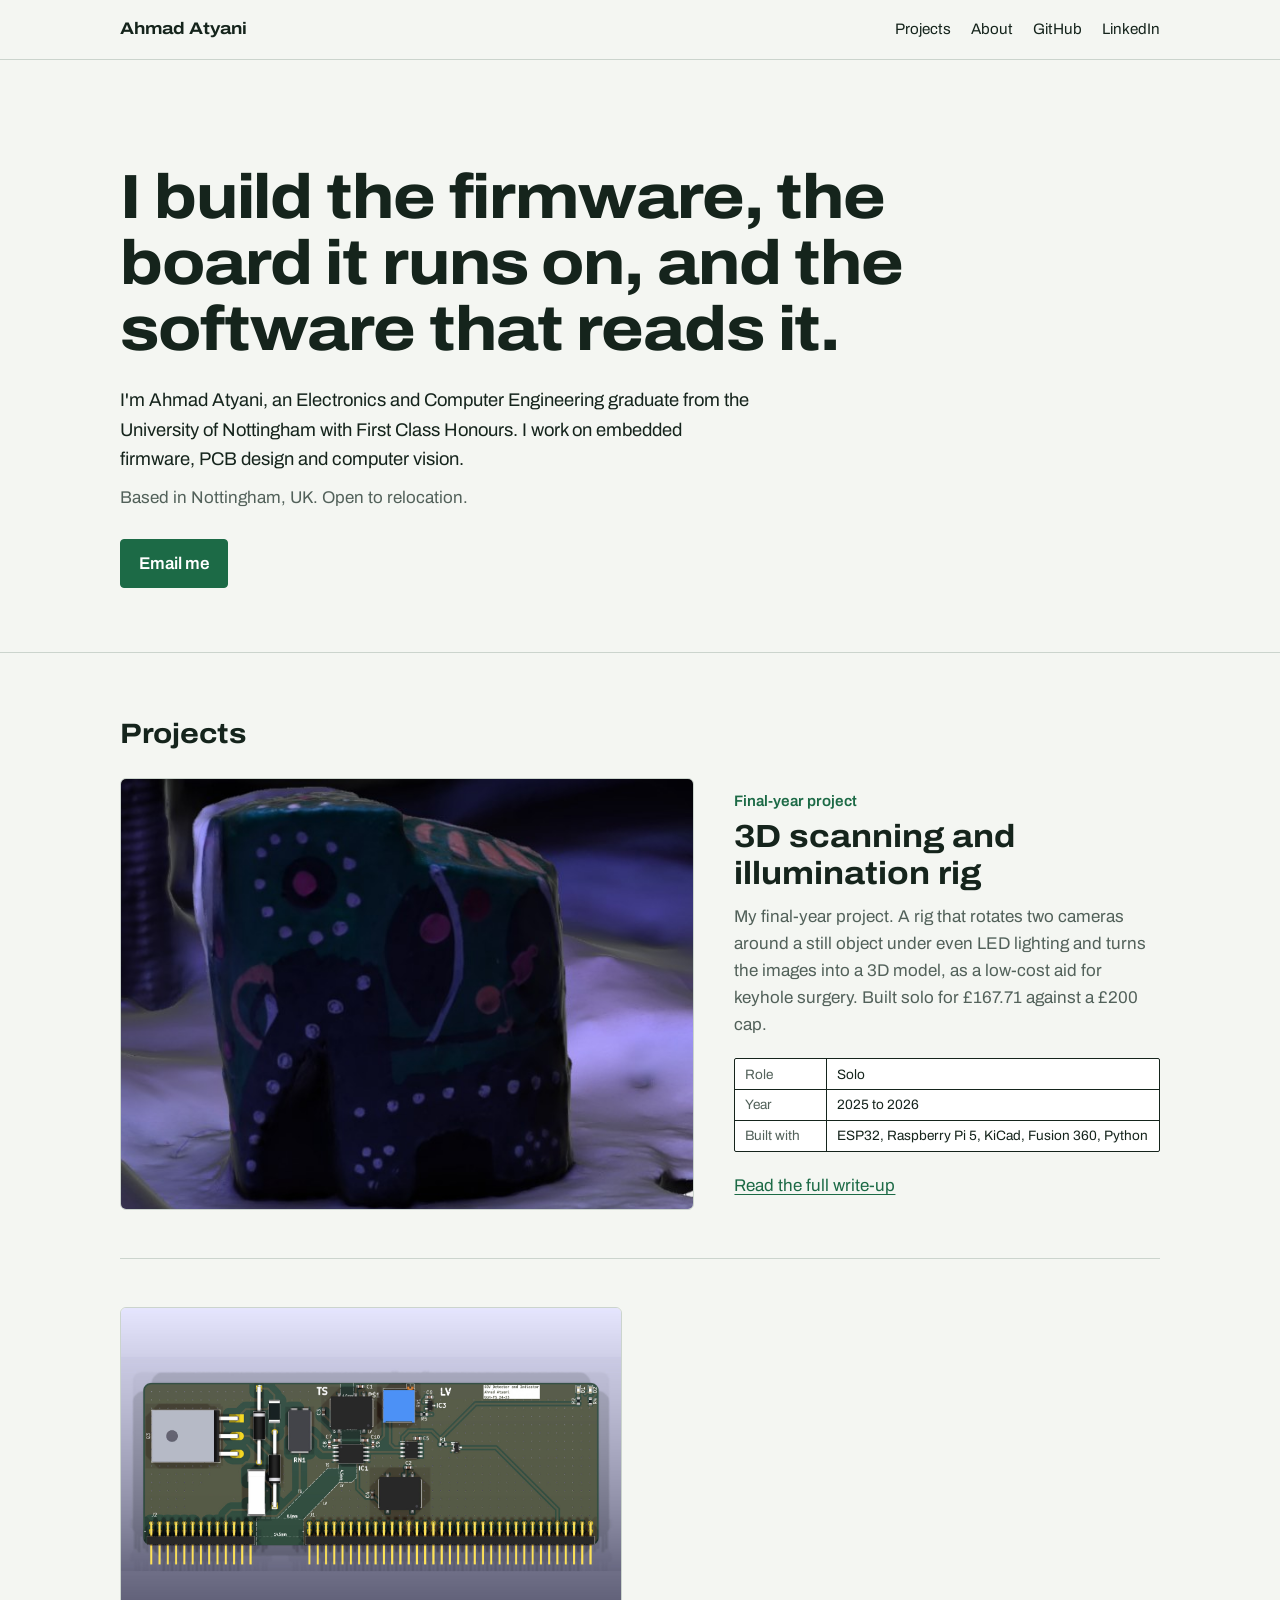
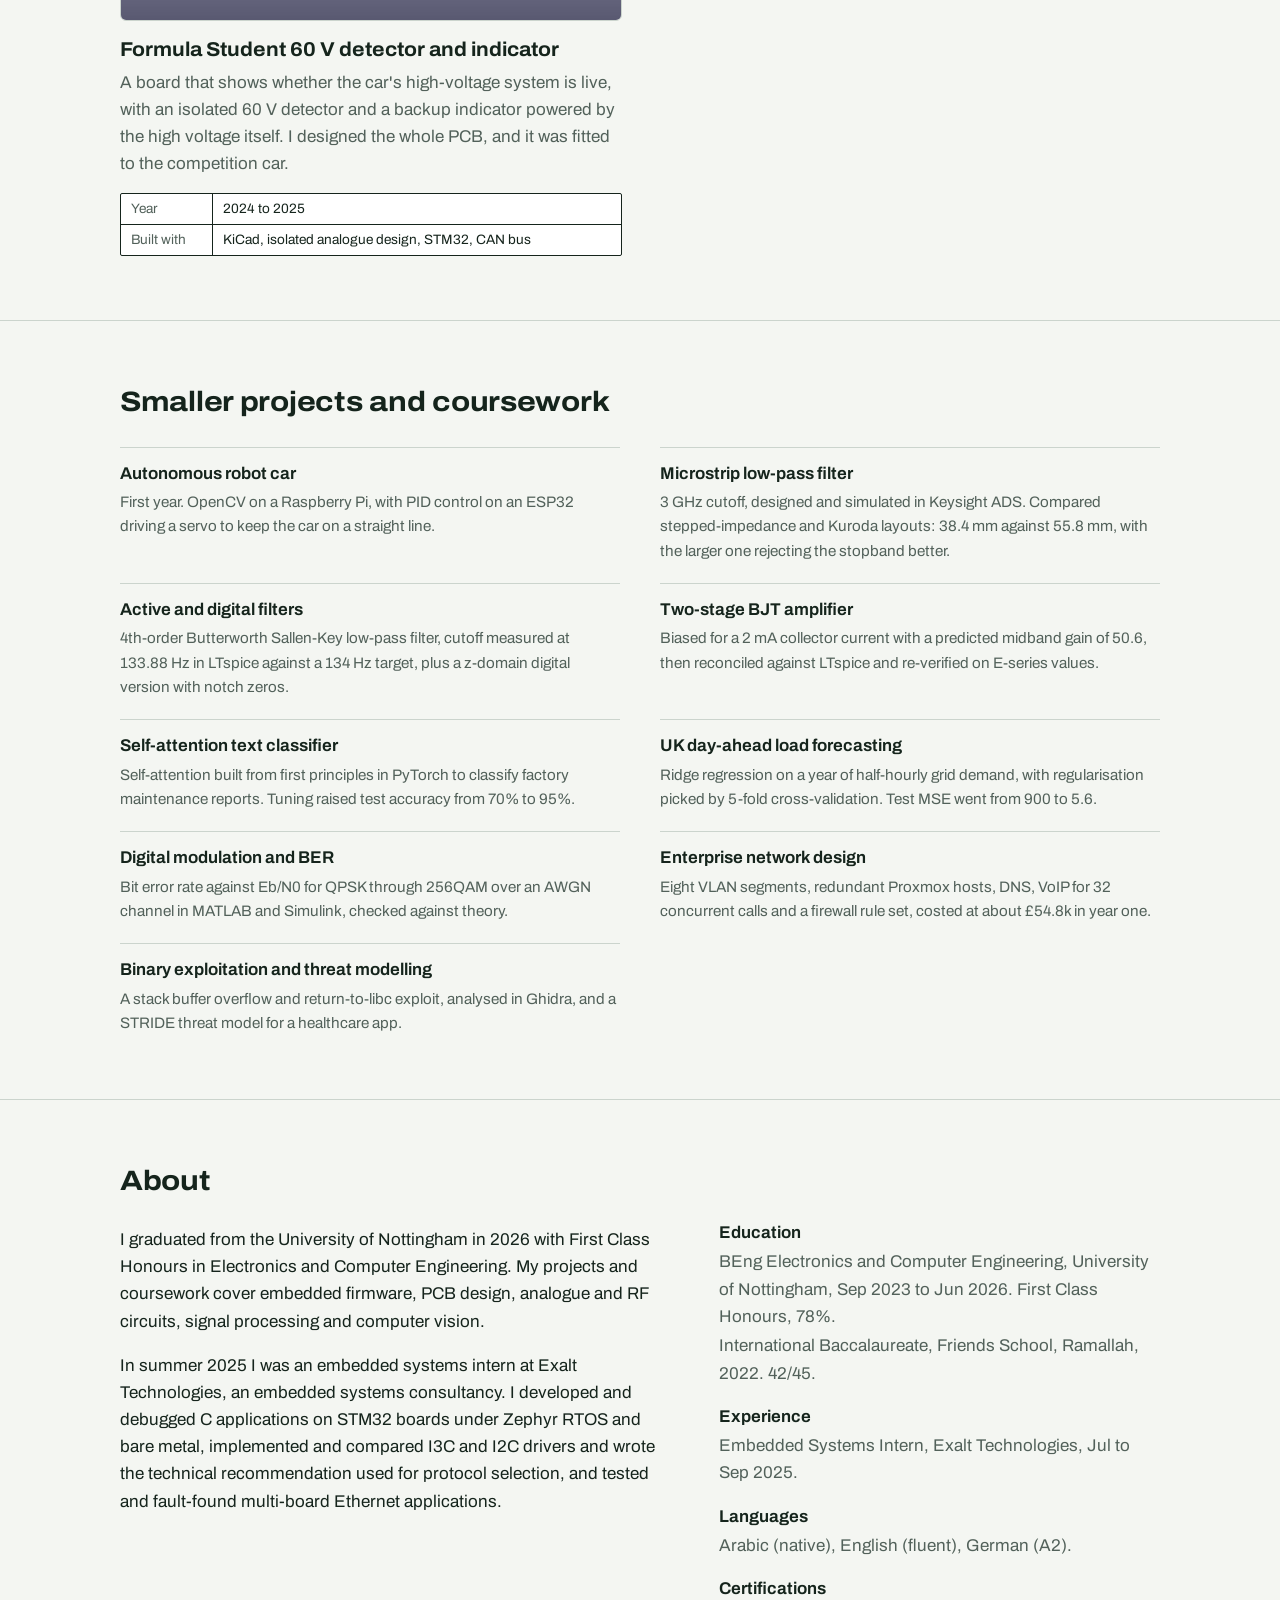
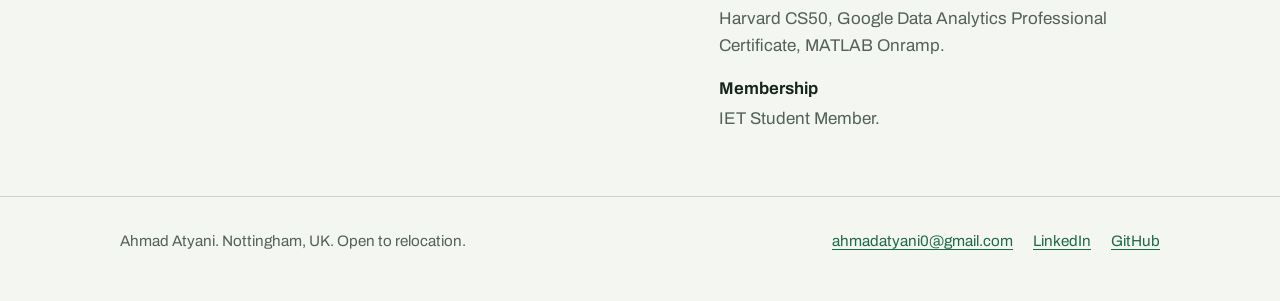
==== commit f1004b3c: "Add final-year scanning rig write-up with dissertation figures Co-Authored-By: Claude Opus 5.5 <nore" ====
--- a/index.html
+++ b/index.html
@@ -45,17 +45,24 @@
 <section class="section" id="projects">
   <div class="wrap">
     <h2>Projects</h2>
-    <article class="feature alone">
-      <a class="card-img" href="projects/formula-student.html" tabindex="-1" aria-hidden="true"><div class="shot" style="--ar:16/10"><img src="images/formula-student.jpg" alt="" onerror="this.parentElement.classList.add('missing');this.remove()"><div class="ph"><span>Add photo: images/formula-student.jpg<small>KiCad 3D view of the board</small></span></div></div></a>
+    <article class="feature">
+      <a class="card-img" href="projects/scanning-rig.html" tabindex="-1" aria-hidden="true"><div class="shot" style="--ar:4/3"><img src="images/scanning-rig.jpg" alt="" onerror="this.parentElement.classList.add('missing');this.remove()"><div class="ph"><span>Add photo: images/scanning-rig.jpg<small>3D model produced by the rig</small></span></div></div></a>
       <div class="feature-text">
-        <p class="kicker">PCB design</p>
-        <h3><a href="projects/formula-student.html">Formula Student 60&nbsp;V detector and indicator</a></h3>
-        <p>A board that shows whether the car's high-voltage system is live, with an isolated 60&nbsp;V detector and a backup indicator powered by the high voltage itself. I designed the whole PCB, and it was fitted to the competition car.</p>
-        <dl class="tblock compact"><dt>Role</dt><dd>Designed the whole board</dd><dt>Year</dt><dd>2024 to 2025</dd><dt>Built with</dt><dd>KiCad, isolated analogue design, STM32, CAN bus</dd></dl>
-        <p class="more"><a href="projects/formula-student.html">Read the full write-up</a></p>
+        <p class="kicker">Final-year project</p>
+        <h3><a href="projects/scanning-rig.html">3D scanning and illumination rig</a></h3>
+        <p>My final-year project. A rig that rotates two cameras around a still object under even LED lighting and turns the images into a 3D model, as a low-cost aid for keyhole surgery. Built solo for £167.71 against a £200 cap.</p>
+        <dl class="tblock compact"><dt>Role</dt><dd>Solo</dd><dt>Year</dt><dd>2025 to 2026</dd><dt>Built with</dt><dd>ESP32, Raspberry Pi 5, KiCad, Fusion 360, Python</dd></dl>
+        <p class="more"><a href="projects/scanning-rig.html">Read the full write-up</a></p>
       </div>
     </article>
-    
+    <div class="grid">
+<article class="card">
+  <a class="card-img" href="projects/formula-student.html" tabindex="-1" aria-hidden="true"><div class="shot" style="--ar:16/10"><img src="images/formula-student.jpg" alt="" loading="lazy" onerror="this.parentElement.classList.add('missing');this.remove()"><div class="ph"><span>Add photo: images/formula-student.jpg<small>KiCad 3D view of the board</small></span></div></div></a>
+  <h3><a href="projects/formula-student.html">Formula Student 60&nbsp;V detector and indicator</a></h3>
+  <p>A board that shows whether the car's high-voltage system is live, with an isolated 60&nbsp;V detector and a backup indicator powered by the high voltage itself. I designed the whole PCB, and it was fitted to the competition car.</p>
+  <dl class="tblock compact"><dt>Year</dt><dd>2024 to 2025</dd><dt>Built with</dt><dd>KiCad, isolated analogue design, STM32, CAN bus</dd></dl>
+</article>
+    </div>
   </div>
 </section>
 
--- a/style.css
+++ b/style.css
@@ -351,3 +351,5 @@
   .node { max-width: none; }
   .pager .next { text-align: left; margin-left: 0; }
 }
+
+.figs .shot img { object-fit: contain; }
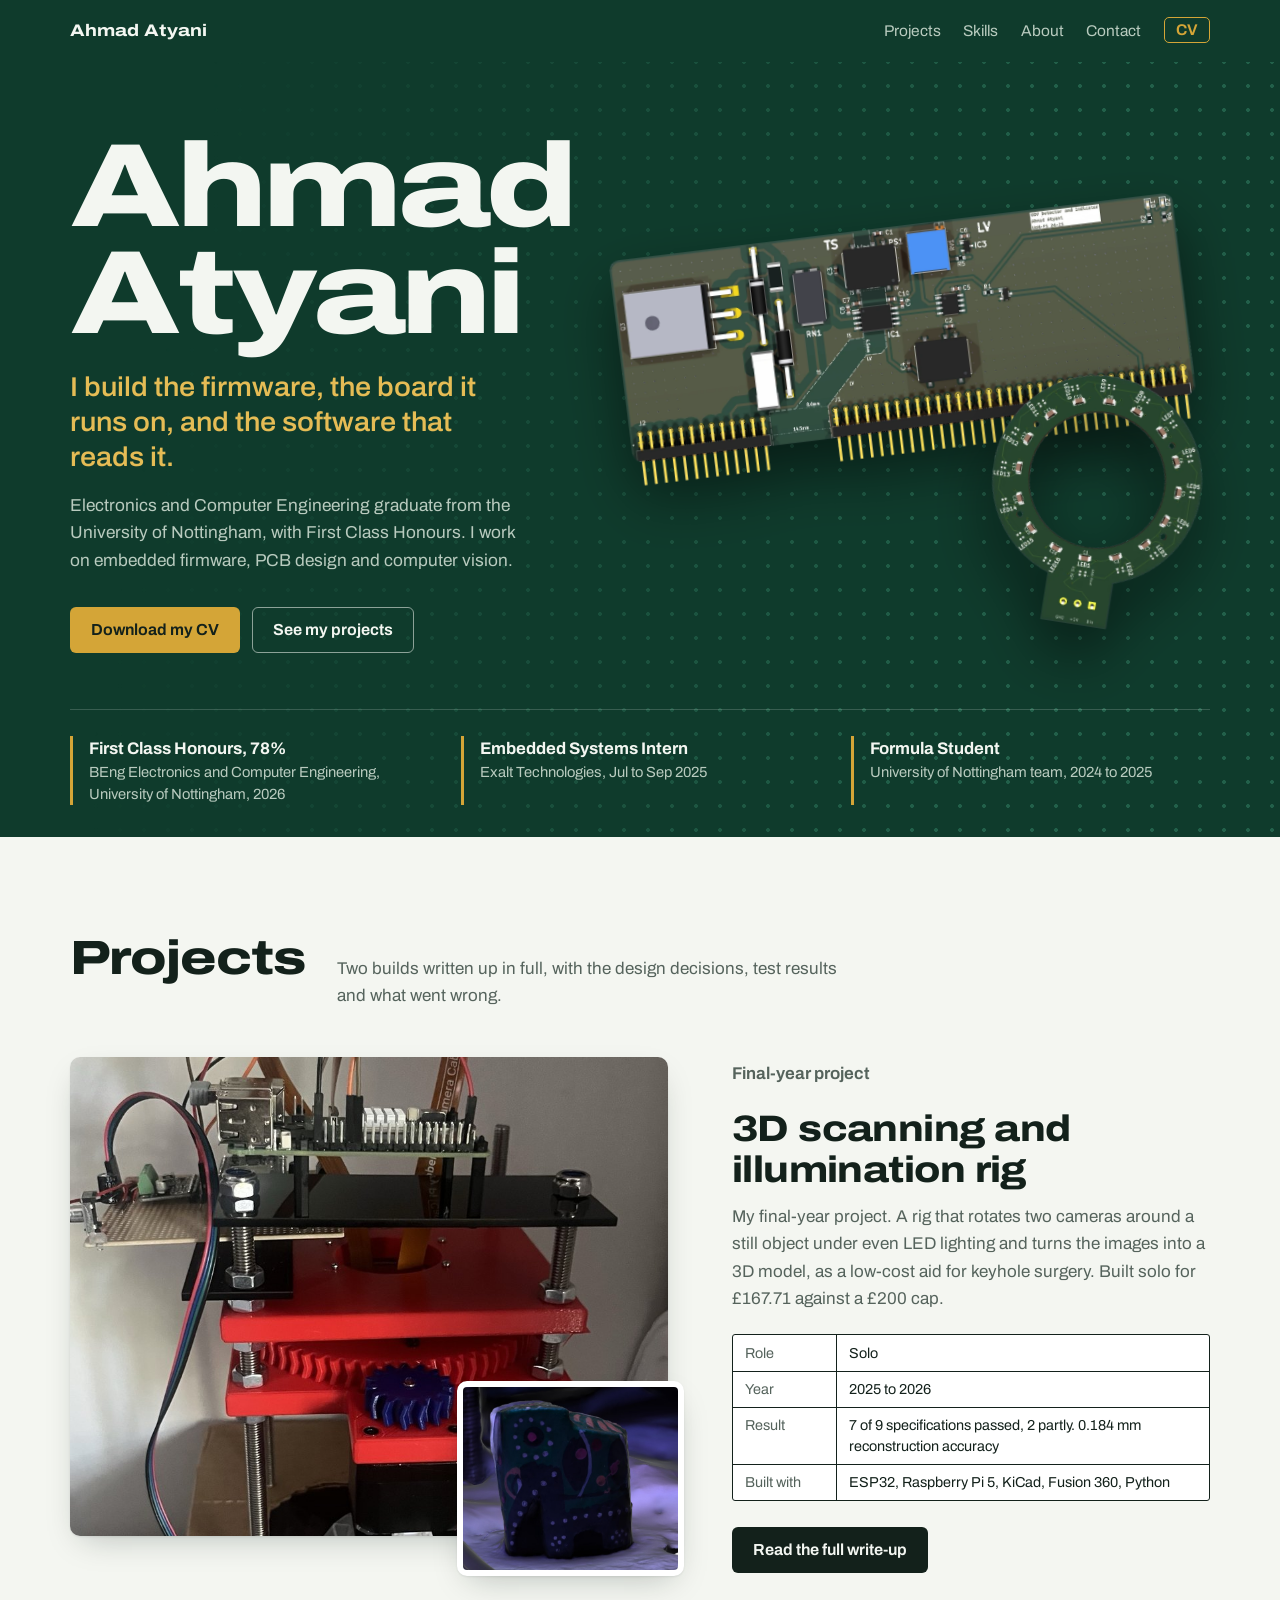
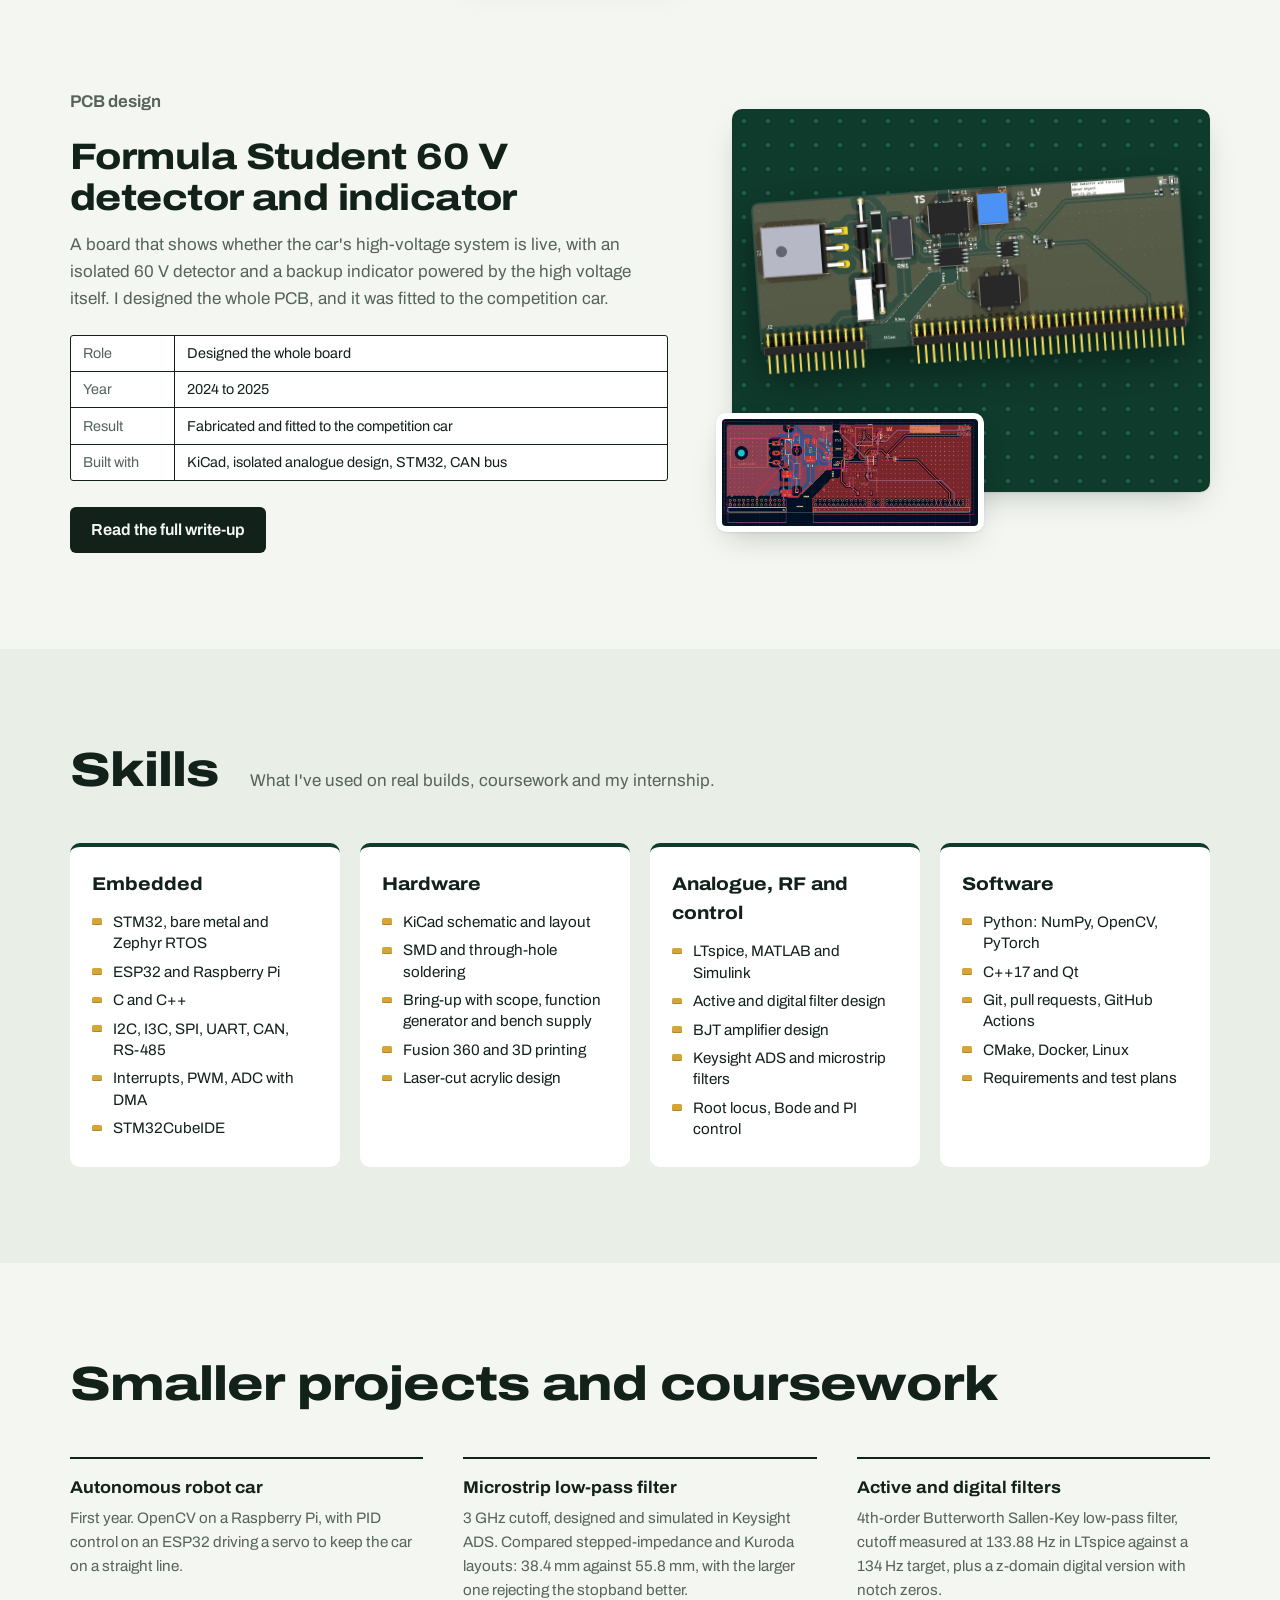
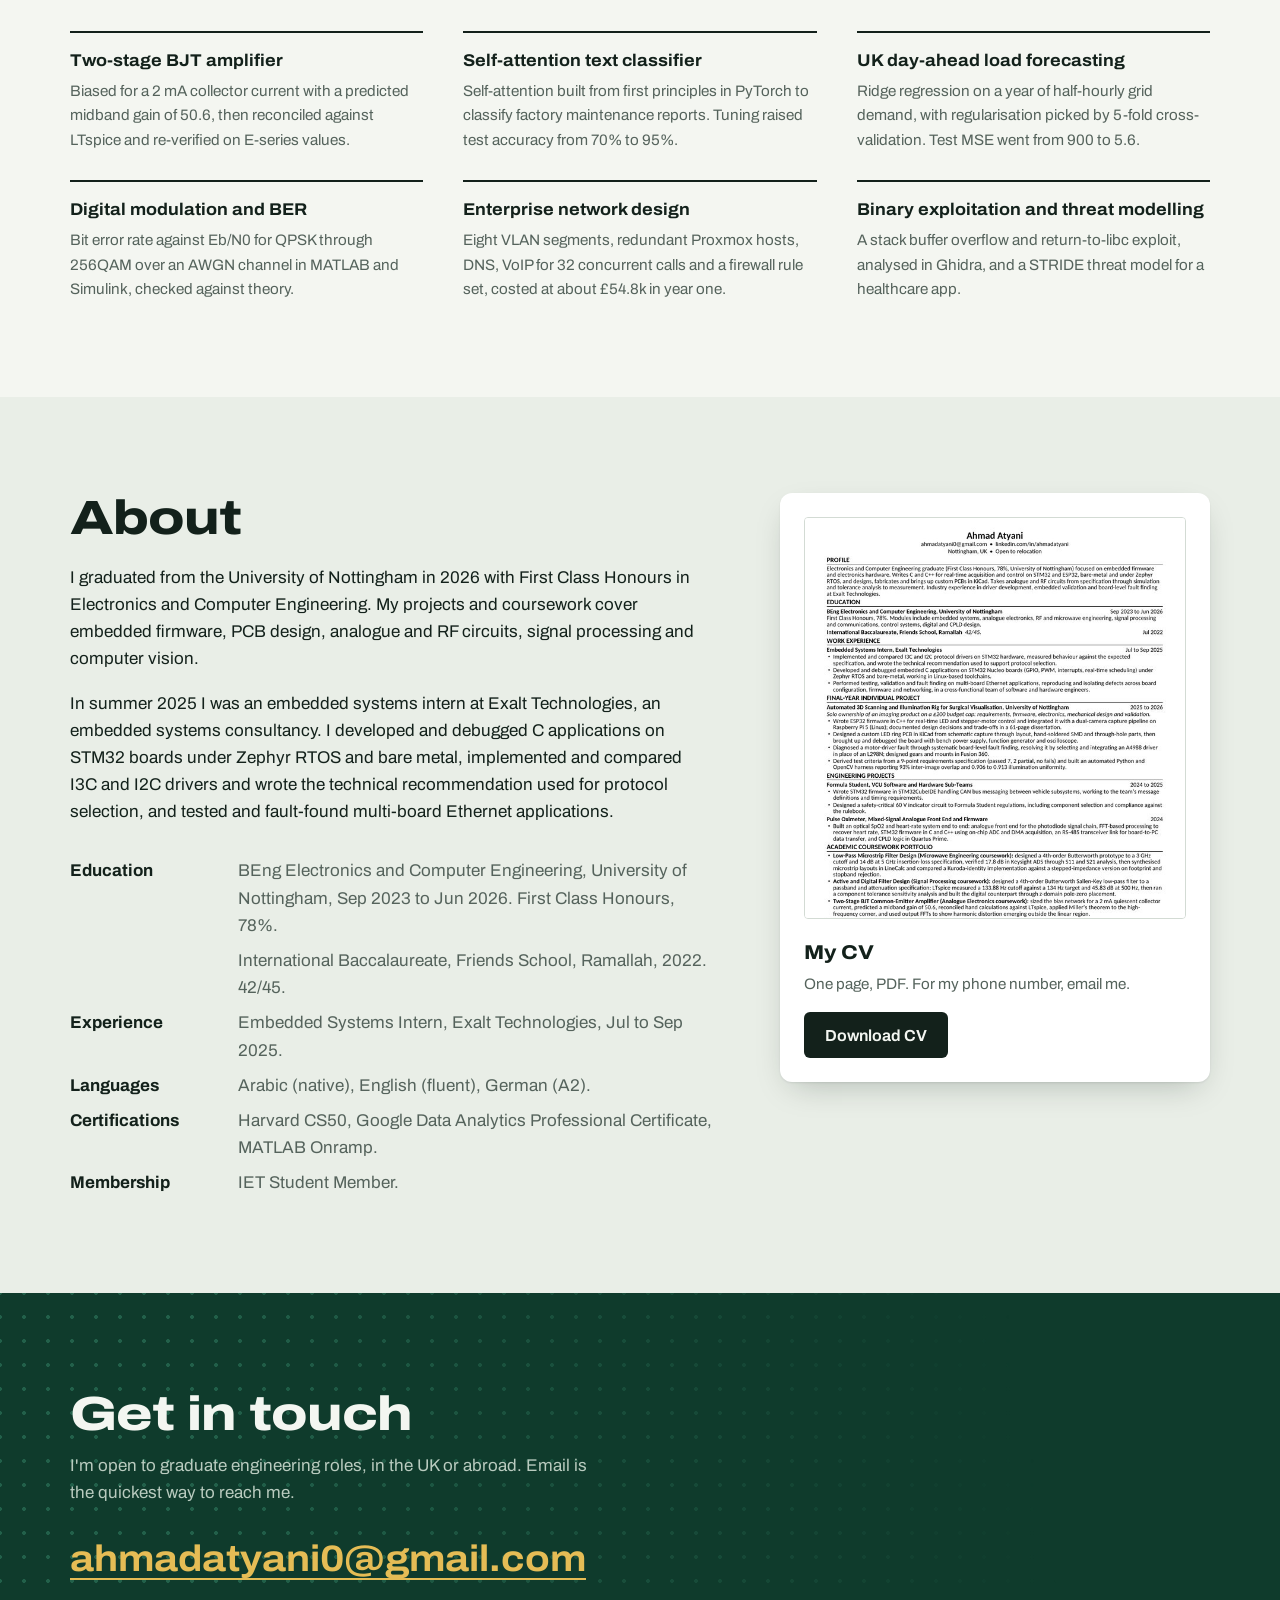
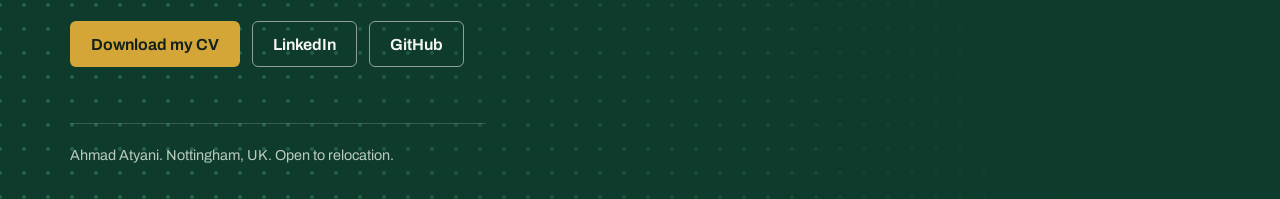
==== commit bd1e302f: "Redesign the site and add the web CV Co-Authored-By: Claude Opus 5.5 <noreply@anthropic.com> Claude-" ====
--- a/index.html
+++ b/index.html
@@ -4,76 +4,106 @@
 <meta charset="utf-8">
 <meta name="viewport" content="width=device-width, initial-scale=1">
 <title>Ahmad Atyani | Electronics and Computer Engineer</title>
-<meta name="description" content="Portfolio of Ahmad Atyani: embedded firmware, PCB design and computer vision projects.">
-<link rel="icon" href="data:image/svg+xml,%3Csvg xmlns='http://www.w3.org/2000/svg' viewBox='0 0 32 32'%3E%3Crect width='32' height='32' rx='6' fill='%231C6A46'/%3E%3Ctext x='16' y='21.5' font-family='Arial,sans-serif' font-size='15' font-weight='700' text-anchor='middle' fill='white'%3EAA%3C/text%3E%3C/svg%3E">
+<meta name="description" content="Ahmad Atyani, Electronics and Computer Engineering graduate: embedded firmware, PCB design and computer vision projects.">
+<meta name="theme-color" content="#0F3B2C">
+<link rel="icon" href="data:image/svg+xml,%3Csvg xmlns='http://www.w3.org/2000/svg' viewBox='0 0 32 32'%3E%3Crect width='32' height='32' rx='7' fill='%230F3B2C'/%3E%3Ccircle cx='9' cy='9' r='2.2' fill='%23D4A537'/%3E%3Ctext x='16' y='22' font-family='Arial,sans-serif' font-size='13' font-weight='700' text-anchor='middle' fill='%23F3F6F1'%3EAA%3C/text%3E%3C/svg%3E">
 <link rel="preconnect" href="https://fonts.googleapis.com">
 <link rel="preconnect" href="https://fonts.gstatic.com" crossorigin>
 <link rel="stylesheet" href="https://fonts.googleapis.com/css2?family=Archivo:wdth,wght@62..125,100..900&amp;display=swap">
 <link rel="stylesheet" href="style.css">
 </head>
-<body>
+<body class="home">
 <a class="skip" href="#main">Skip to content</a>
-<header class="site-head">
+<header class="topbar">
   <div class="wrap">
     <a class="brand" href="index.html">Ahmad Atyani</a>
     <nav aria-label="Main">
       <ul class="nav">
         <li><a href="index.html#projects">Projects</a></li>
+        <li><a href="index.html#skills">Skills</a></li>
         <li><a href="index.html#about">About</a></li>
-        
-        <li><a href="https://github.com/Atyani-04">GitHub</a></li>
-        <li><a href="https://www.linkedin.com/in/ahmadatyani">LinkedIn</a></li>
+        <li><a href="index.html#contact">Contact</a></li>
+        <li><a class="nav-cv" href="cv.pdf">CV</a></li>
       </ul>
     </nav>
   </div>
 </header>
 <main id="main">
-
 <section class="hero">
+  <div class="wrap hero-grid">
+    <div class="hero-text">
+      <h1><span>Ahmad</span> <span>Atyani</span></h1>
+      <p class="tagline">I build the firmware, the board it runs on, and the software that reads it.</p>
+      <p class="intro">Electronics and Computer Engineering graduate from the University of Nottingham, with
+      First Class Honours. I work on embedded firmware, PCB design and computer vision.</p>
+      <div class="actions">
+        <a class="btn gold" href="cv.pdf">Download my CV</a>
+        <a class="btn line" href="#projects">See my projects</a>
+      </div>
+    </div>
+    <div class="hero-boards" aria-hidden="true">
+      <img class="b-fs" src="images/board-fs.webp" alt="">
+      <img class="b-ring" src="images/board-ring.webp" alt="">
+    </div>
+  </div>
   <div class="wrap">
-    <h1>I build the firmware, the board it runs on, and the software that reads it.</h1>
-    <p class="intro">I'm Ahmad Atyani, an Electronics and Computer Engineering graduate from the University of
-    Nottingham with First Class Honours. I work on embedded firmware, PCB design and computer vision.</p>
-    <p class="where">Based in Nottingham, UK. Open to relocation.</p>
-    <div class="actions">
-      
-      <a class="btn primary" href="mailto:ahmadatyani0@gmail.com">Email me</a>
-    </div>
+    <ul class="creds">
+      <li><b>First Class Honours, 78%</b><span>BEng Electronics and Computer Engineering, University of Nottingham, 2026</span></li>
+      <li><b>Embedded Systems Intern</b><span>Exalt Technologies, Jul to Sep 2025</span></li>
+      <li><b>Formula Student</b><span>University of Nottingham team, 2024 to 2025</span></li>
+    </ul>
   </div>
 </section>
 
 <section class="section" id="projects">
   <div class="wrap">
-    <h2>Projects</h2>
+    <div class="section-head">
+      <h2>Projects</h2>
+      <p>Two builds written up in full, with the design decisions, test results and what went wrong.</p>
+    </div>
     <article class="feature">
-      <a class="card-img" href="projects/scanning-rig.html" tabindex="-1" aria-hidden="true"><div class="shot" style="--ar:4/3"><img src="images/scanning-rig.jpg" alt="" onerror="this.parentElement.classList.add('missing');this.remove()"><div class="ph"><span>Add photo: images/scanning-rig.jpg<small>3D model produced by the rig</small></span></div></div></a>
+      <a class="stack" href="projects/scanning-rig.html" tabindex="-1" aria-hidden="true"><div class="media photo"><img src="images/sr-full-rig.jpg" alt="The finished scanning rig: red 3D-printed base and gears, stepper motor, acrylic plates and a Raspberry Pi on top" style="object-position:50% 34%" loading="lazy"></div><div class="inset"><img src="images/scanning-rig.jpg" alt="Textured 3D model the rig produced of a small painted elephant" loading="lazy"></div></a>
       <div class="feature-text">
         <p class="kicker">Final-year project</p>
         <h3><a href="projects/scanning-rig.html">3D scanning and illumination rig</a></h3>
         <p>My final-year project. A rig that rotates two cameras around a still object under even LED lighting and turns the images into a 3D model, as a low-cost aid for keyhole surgery. Built solo for £167.71 against a £200 cap.</p>
-        <dl class="tblock compact"><dt>Role</dt><dd>Solo</dd><dt>Year</dt><dd>2025 to 2026</dd><dt>Built with</dt><dd>ESP32, Raspberry Pi 5, KiCad, Fusion 360, Python</dd></dl>
-        <p class="more"><a href="projects/scanning-rig.html">Read the full write-up</a></p>
+        <dl class="tblock"><dt>Role</dt><dd>Solo</dd><dt>Year</dt><dd>2025 to 2026</dd><dt>Result</dt><dd>7 of 9 specifications passed, 2 partly. 0.184&nbsp;mm reconstruction accuracy</dd><dt>Built with</dt><dd>ESP32, Raspberry Pi 5, KiCad, Fusion 360, Python</dd></dl>
+        <a class="btn ink" href="projects/scanning-rig.html">Read the full write-up</a>
       </div>
     </article>
-    <div class="grid">
-<article class="card">
-  <a class="card-img" href="projects/formula-student.html" tabindex="-1" aria-hidden="true"><div class="shot" style="--ar:16/10"><img src="images/formula-student.jpg" alt="" loading="lazy" onerror="this.parentElement.classList.add('missing');this.remove()"><div class="ph"><span>Add photo: images/formula-student.jpg<small>KiCad 3D view of the board</small></span></div></div></a>
-  <h3><a href="projects/formula-student.html">Formula Student 60&nbsp;V detector and indicator</a></h3>
-  <p>A board that shows whether the car's high-voltage system is live, with an isolated 60&nbsp;V detector and a backup indicator powered by the high voltage itself. I designed the whole PCB, and it was fitted to the competition car.</p>
-  <dl class="tblock compact"><dt>Year</dt><dd>2024 to 2025</dd><dt>Built with</dt><dd>KiCad, isolated analogue design, STM32, CAN bus</dd></dl>
-</article>
+    <article class="feature flip">
+      <a class="stack" href="projects/formula-student.html" tabindex="-1" aria-hidden="true"><div class="media board-panel"><img src="images/board-fs.webp" alt="KiCad 3D view of the 60&nbsp;V detector and indicator board" loading="lazy"></div><div class="inset wide"><img src="images/fs-pcb-layout.png" alt="PCB layout of the board in KiCad" loading="lazy"></div></a>
+      <div class="feature-text">
+        <p class="kicker">PCB design</p>
+        <h3><a href="projects/formula-student.html">Formula Student 60&nbsp;V detector and indicator</a></h3>
+        <p>A board that shows whether the car's high-voltage system is live, with an isolated 60&nbsp;V detector and a backup indicator powered by the high voltage itself. I designed the whole PCB, and it was fitted to the competition car.</p>
+        <dl class="tblock"><dt>Role</dt><dd>Designed the whole board</dd><dt>Year</dt><dd>2024 to 2025</dd><dt>Result</dt><dd>Fabricated and fitted to the competition car</dd><dt>Built with</dt><dd>KiCad, isolated analogue design, STM32, CAN bus</dd></dl>
+        <a class="btn ink" href="projects/formula-student.html">Read the full write-up</a>
+      </div>
+    </article>
+  </div>
+</section>
+
+<section class="section band" id="skills">
+  <div class="wrap">
+    <div class="section-head">
+      <h2>Skills</h2>
+      <p>What I've used on real builds, coursework and my internship.</p>
     </div>
+    <div class="skills"><div class="skill"><h3>Embedded</h3><ul class="pads"><li>STM32, bare metal and Zephyr RTOS</li><li>ESP32 and Raspberry Pi</li><li>C and C++</li><li>I2C, I3C, SPI, UART, CAN, RS-485</li><li>Interrupts, PWM, ADC with DMA</li><li>STM32CubeIDE</li></ul></div><div class="skill"><h3>Hardware</h3><ul class="pads"><li>KiCad schematic and layout</li><li>SMD and through-hole soldering</li><li>Bring-up with scope, function generator and bench supply</li><li>Fusion 360 and 3D printing</li><li>Laser-cut acrylic design</li></ul></div><div class="skill"><h3>Analogue, RF and control</h3><ul class="pads"><li>LTspice, MATLAB and Simulink</li><li>Active and digital filter design</li><li>BJT amplifier design</li><li>Keysight ADS and microstrip filters</li><li>Root locus, Bode and PI control</li></ul></div><div class="skill"><h3>Software</h3><ul class="pads"><li>Python: NumPy, OpenCV, PyTorch</li><li>C++17 and Qt</li><li>Git, pull requests, GitHub Actions</li><li>CMake, Docker, Linux</li><li>Requirements and test plans</li></ul></div></div>
   </div>
 </section>
 
 <section class="section" id="more">
   <div class="wrap">
-    <h2>Smaller projects and coursework</h2>
+    <div class="section-head">
+      <h2>Smaller projects and coursework</h2>
+    </div>
     <dl class="minor"><div><dt>Autonomous robot car</dt><dd>First year. OpenCV on a Raspberry Pi, with PID control on an ESP32 driving a servo to keep the car on a straight line.</dd></div><div><dt>Microstrip low-pass filter</dt><dd>3&nbsp;GHz cutoff, designed and simulated in Keysight ADS. Compared stepped-impedance and Kuroda layouts: 38.4&nbsp;mm against 55.8&nbsp;mm, with the larger one rejecting the stopband better.</dd></div><div><dt>Active and digital filters</dt><dd>4th-order Butterworth Sallen-Key low-pass filter, cutoff measured at 133.88&nbsp;Hz in LTspice against a 134&nbsp;Hz target, plus a z-domain digital version with notch zeros.</dd></div><div><dt>Two-stage BJT amplifier</dt><dd>Biased for a 2&nbsp;mA collector current with a predicted midband gain of 50.6, then reconciled against LTspice and re-verified on E-series values.</dd></div><div><dt>Self-attention text classifier</dt><dd>Self-attention built from first principles in PyTorch to classify factory maintenance reports. Tuning raised test accuracy from 70% to 95%.</dd></div><div><dt>UK day-ahead load forecasting</dt><dd>Ridge regression on a year of half-hourly grid demand, with regularisation picked by 5-fold cross-validation. Test MSE went from 900 to 5.6.</dd></div><div><dt>Digital modulation and BER</dt><dd>Bit error rate against Eb/N0 for QPSK through 256QAM over an AWGN channel in MATLAB and Simulink, checked against theory.</dd></div><div><dt>Enterprise network design</dt><dd>Eight VLAN segments, redundant Proxmox hosts, DNS, VoIP for 32 concurrent calls and a firewall rule set, costed at about £54.8k in year one.</dd></div><div><dt>Binary exploitation and threat modelling</dt><dd>A stack buffer overflow and return-to-libc exploit, analysed in Ghidra, and a STRIDE threat model for a healthcare app.</dd></div></dl>
   </div>
 </section>
 
-<section class="section" id="about">
+<section class="section band" id="about">
   <div class="wrap about">
     <div class="about-text">
       <h2>About</h2>
@@ -84,32 +114,41 @@
       consultancy. I developed and debugged C applications on STM32 boards under Zephyr RTOS and bare metal,
       implemented and compared I3C and I2C drivers and wrote the technical recommendation used for protocol
       selection, and tested and fault-found multi-board Ethernet applications.</p>
+      <dl class="facts">
+        <dt>Education</dt>
+        <dd>BEng Electronics and Computer Engineering, University of Nottingham, Sep 2023 to Jun 2026. First Class Honours, 78%.</dd>
+        <dd>International Baccalaureate, Friends School, Ramallah, 2022. 42/45.</dd>
+        <dt>Experience</dt>
+        <dd>Embedded Systems Intern, Exalt Technologies, Jul to Sep 2025.</dd>
+        <dt>Languages</dt>
+        <dd>Arabic (native), English (fluent), German (A2).</dd>
+        <dt>Certifications</dt>
+        <dd>Harvard CS50, Google Data Analytics Professional Certificate, MATLAB Onramp.</dd>
+        <dt>Membership</dt>
+        <dd>IET Student Member.</dd>
+      </dl>
     </div>
-    <dl class="facts">
-      <dt>Education</dt>
-      <dd>BEng Electronics and Computer Engineering, University of Nottingham, Sep 2023 to Jun 2026. First Class Honours, 78%.</dd>
-      <dd>International Baccalaureate, Friends School, Ramallah, 2022. 42/45.</dd>
-      <dt>Experience</dt>
-      <dd>Embedded Systems Intern, Exalt Technologies, Jul to Sep 2025.</dd>
-      <dt>Languages</dt>
-      <dd>Arabic (native), English (fluent), German (A2).</dd>
-      <dt>Certifications</dt>
-      <dd>Harvard CS50, Google Data Analytics Professional Certificate, MATLAB Onramp.</dd>
-      <dt>Membership</dt>
-      <dd>IET Student Member.</dd>
-    </dl>
+    <aside class="cv-card">
+      <a href="cv.pdf" class="cv-thumb"><img src="images/cv-preview.jpg" alt="Preview of Ahmad Atyani's one-page CV" loading="lazy"></a>
+      <h3>My CV</h3>
+      <p>One page, PDF. For my phone number, email me.</p>
+      <a class="btn ink" href="cv.pdf">Download CV</a>
+    </aside>
   </div>
 </section>
 </main>
-<footer class="site-foot">
+<section class="contact" id="contact">
   <div class="wrap">
-    <p>Ahmad Atyani. Nottingham, UK. Open to relocation.</p>
-    <p class="foot-links">
-      <a href="mailto:ahmadatyani0@gmail.com">ahmadatyani0@gmail.com</a>
-      <a href="https://www.linkedin.com/in/ahmadatyani">LinkedIn</a>
-      <a href="https://github.com/Atyani-04">GitHub</a>
-    </p>
+    <h2>Get in touch</h2>
+    <p>I'm open to graduate engineering roles, in the UK or abroad. Email is the quickest way to reach me.</p>
+    <a class="mail" href="mailto:ahmadatyani0@gmail.com">ahmadatyani0@gmail.com</a>
+    <div class="actions">
+      <a class="btn gold" href="cv.pdf">Download my CV</a>
+      <a class="btn line" href="https://www.linkedin.com/in/ahmadatyani">LinkedIn</a>
+      <a class="btn line" href="https://github.com/Atyani-04">GitHub</a>
+    </div>
+    <p class="small">Ahmad Atyani. Nottingham, UK. Open to relocation.</p>
   </div>
-</footer>
+</section>
 </body>
 </html>
--- a/style.css
+++ b/style.css
@@ -1,41 +1,31 @@
 /* Ahmad Atyani portfolio
-   Palette: drawing-paper white, solder-mask green, ink.
-   Signature element: the title block (like the one on an engineering drawing) on every project. */
+   Palette taken from a circuit board: solder-mask green, silkscreen white, ENIG gold pads.
+   One family (Archivo), with its wide cut for display type.
+   Signature details: via-stitching dot field, the drawing-style title block, SMD-pad list markers. */
 
 :root {
-  --paper: #F4F6F2;
+  --mask: #0F3B2C;
+  --mask-deep: #0A2C21;
+  --via: #22604A;
+  --silk: #F3F6F1;
+  --silk-dim: #B9CBBF;
+  --gold: #D4A537;
+  --gold-hi: #E5BC55;
+  --paper: #F4F6F1;
   --surface: #FFFFFF;
-  --ink: #15241C;
-  --muted: #52615A;
-  --rule: #CBD4CD;
-  --grid: #E4E9E5;
-  --mask: #1C6A46;
-  --mask-tint: #DDEDE3;
-  --on-mask: #FFFFFF;
-  --todo-bg: #FFEFA8;
-  --todo-ink: #4D3A00;
-  --wrap: 1080px;
-  color-scheme: light dark;
-}
-
-@media (prefers-color-scheme: dark) {
-  :root {
-    --paper: #0D1510;
-    --surface: #132019;
-    --ink: #E3EBE5;
-    --muted: #9BAAA2;
-    --rule: #2C3C33;
-    --grid: #1A2820;
-    --mask: #74CC9C;
-    --mask-tint: #173024;
-    --on-mask: #0D1510;
-    --todo-bg: #4B3C05;
-    --todo-ink: #FFE7A0;
-  }
+  --band: #E9EEE7;
+  --ink: #13211B;
+  --muted: #55635C;
+  --rule: #D3DBD4;
+  --green: #1C6A46;
+  --wrap: 1180px;
+  --shadow: 0 1px 2px rgba(10, 30, 22, 0.08), 0 12px 32px -12px rgba(10, 30, 22, 0.28);
+  color-scheme: light;
 }
 
 *, *::before, *::after { box-sizing: border-box; }
-html { -webkit-text-size-adjust: 100%; scroll-padding-top: 1rem; }
+html { -webkit-text-size-adjust: 100%; scroll-behavior: smooth; scroll-padding-top: 1rem; }
+@media (prefers-reduced-motion: reduce) { html { scroll-behavior: auto; } }
 
 body {
   margin: 0;
@@ -47,309 +37,401 @@
 }
 
 img { display: block; max-width: 100%; }
-
-a { color: var(--mask); text-underline-offset: 0.18em; text-decoration-thickness: 1px; }
+a { color: var(--green); text-underline-offset: 0.18em; text-decoration-thickness: 1px; }
 a:hover { text-decoration-thickness: 2px; }
-:focus-visible { outline: 2px solid var(--mask); outline-offset: 3px; border-radius: 2px; }
+:focus-visible { outline: 2px solid var(--gold); outline-offset: 3px; border-radius: 3px; }
 
 .wrap { max-width: var(--wrap); margin: 0 auto; padding: 0 1.25rem; }
-
 .skip { position: absolute; left: -9999px; }
-.skip:focus { left: 1rem; top: 1rem; z-index: 10; background: var(--surface); padding: 0.5rem 0.75rem; }
-
-mark.todo {
-  background: var(--todo-bg);
-  color: var(--todo-ink);
-  padding: 0.05rem 0.35rem;
-  border-radius: 3px;
-  font-size: 0.9em;
-  font-weight: 500;
-}
-
-/* Header and footer */
-
-.site-head { border-bottom: 1px solid var(--rule); }
-.site-head .wrap {
+.skip:focus { left: 1rem; top: 1rem; z-index: 20; background: var(--surface); color: var(--ink); padding: 0.5rem 0.75rem; }
+
+/* ---------- Buttons ---------- */
+
+.actions { display: flex; flex-wrap: wrap; gap: 0.75rem; }
+.btn {
+  display: inline-flex;
+  align-items: center;
+  min-height: 2.9rem;
+  padding: 0.65rem 1.25rem;
+  border-radius: 6px;
+  border: 1.5px solid transparent;
+  font-weight: 650;
+  font-size: 1rem;
+  line-height: 1.2;
+  text-decoration: none;
+  transition: background-color 0.15s, border-color 0.15s, color 0.15s;
+}
+.btn.gold { background: var(--gold); color: var(--ink); }
+.btn.gold:hover { background: var(--gold-hi); }
+.btn.line { border-color: rgba(243, 246, 241, 0.55); color: var(--silk); }
+.btn.line:hover { border-color: var(--silk); background: rgba(243, 246, 241, 0.08); }
+.btn.ink { background: var(--ink); color: var(--silk); }
+.btn.ink:hover { background: var(--green); }
+
+/* ---------- Top bar (sits on the green) ---------- */
+
+.topbar { background: var(--mask); color: var(--silk); position: relative; z-index: 2; }
+.topbar .wrap {
   display: flex;
   flex-wrap: wrap;
-  align-items: baseline;
+  align-items: center;
   justify-content: space-between;
   gap: 0.5rem 1.5rem;
-  padding-top: 1rem;
-  padding-bottom: 1rem;
-}
-.brand {
-  color: var(--ink);
-  text-decoration: none;
-  font-weight: 700;
-  font-stretch: 115%;
-  font-size: 1.05rem;
-}
-.nav { display: flex; flex-wrap: wrap; gap: 0.25rem 1.25rem; margin: 0; padding: 0; list-style: none; font-size: 0.95rem; }
-.nav a { color: var(--ink); text-decoration: none; }
-.nav a:hover { color: var(--mask); text-decoration: underline; }
-
-.site-foot { border-top: 1px solid var(--rule); padding: 2rem 0 3rem; color: var(--muted); font-size: 0.95rem; }
-.site-foot .wrap { display: flex; flex-wrap: wrap; justify-content: space-between; gap: 0.5rem 2rem; }
-.site-foot p { margin: 0; }
-.foot-links { display: flex; flex-wrap: wrap; gap: 0.25rem 1.25rem; }
-
-/* Hero */
-
-.hero { padding: clamp(3rem, 9vw, 6.5rem) 0 clamp(2.5rem, 6vw, 4rem); }
-.hero h1 {
-  margin: 0 0 1.5rem;
-  max-width: 19ch;
-  font-size: clamp(2.15rem, 5.4vw, 3.9rem);
-  line-height: 1.06;
-  font-weight: 760;
-  font-stretch: 112%;
-  letter-spacing: -0.018em;
-}
-.hero .intro { margin: 0 0 0.6rem; max-width: 58ch; font-size: 1.15rem; }
-.hero .where { margin: 0 0 1.75rem; color: var(--muted); }
-
-.actions { display: flex; flex-wrap: wrap; gap: 0.75rem; }
-.btn {
-  display: inline-block;
-  padding: 0.6rem 1.1rem;
-  border: 1.5px solid var(--ink);
-  border-radius: 4px;
-  color: var(--ink);
-  text-decoration: none;
-  font-weight: 600;
-}
-.btn:hover { background: var(--surface); }
-.btn.primary { background: var(--mask); border-color: var(--mask); color: var(--on-mask); }
-.btn.primary:hover { filter: brightness(1.08); }
-
-/* Sections */
-
-.section { padding: clamp(2.5rem, 6vw, 4rem) 0; border-top: 1px solid var(--rule); }
-.section h2 {
-  margin: 0 0 1.75rem;
-  font-size: 1.75rem;
-  line-height: 1.2;
-  font-weight: 720;
-  font-stretch: 112%;
-  letter-spacing: -0.01em;
-}
-
-/* Images, with a drafting-grid placeholder until the photo is added */
-
-.shot {
+  padding-top: 1.1rem;
+  padding-bottom: 1.1rem;
+}
+.brand { color: var(--silk); text-decoration: none; font-weight: 750; font-stretch: 118%; font-size: 1.05rem; }
+.nav { display: flex; flex-wrap: wrap; align-items: center; gap: 0.25rem 1.4rem; margin: 0; padding: 0; list-style: none; font-size: 0.97rem; }
+.nav a { color: var(--silk-dim); text-decoration: none; }
+.nav a:hover { color: var(--silk); }
+.nav .nav-cv { color: var(--gold); border: 1.5px solid var(--gold); border-radius: 5px; padding: 0.2rem 0.7rem; font-weight: 650; }
+.nav .nav-cv:hover { background: var(--gold); color: var(--ink); }
+
+/* ---------- Green surfaces with the via-stitching dot field ---------- */
+
+.hero, .project-head, .contact {
   position: relative;
+  background: var(--mask);
+  color: var(--silk);
   overflow: hidden;
-  border: 1px solid var(--rule);
-  border-radius: 6px;
-  background: var(--surface);
-}
-.shot img { width: 100%; aspect-ratio: var(--ar, 16/10); object-fit: cover; }
-.shot .ph { display: none; }
-.shot.missing {
-  aspect-ratio: var(--ar, 16/10);
-  background-image:
-    linear-gradient(var(--grid) 1px, transparent 1px),
-    linear-gradient(90deg, var(--grid) 1px, transparent 1px);
-  background-size: 22px 22px;
-}
-.shot.missing .ph {
+  isolation: isolate;
+}
+.hero::before, .project-head::before, .contact::before {
+  content: "";
   position: absolute;
   inset: 0;
-  display: flex;
+  z-index: -1;
+  background-image: radial-gradient(circle, var(--via) 1.7px, transparent 2.2px);
+  background-size: 24px 24px;
+  background-position: 12px 12px;
+  -webkit-mask-image: linear-gradient(100deg, transparent 15%, #000 75%);
+  mask-image: linear-gradient(100deg, transparent 15%, #000 75%);
+}
+
+/* ---------- Hero ---------- */
+
+.hero { padding: clamp(2rem, 6vw, 4.5rem) 0 0; }
+.hero-grid {
+  display: grid;
+  grid-template-columns: minmax(0, 1fr) minmax(0, 1.05fr);
+  gap: 2rem;
   align-items: center;
-  justify-content: center;
-  padding: 1rem;
-  text-align: center;
-}
-.ph span {
-  max-width: 22rem;
-  padding: 0.45rem 0.7rem;
-  border: 1px dashed var(--muted);
-  border-radius: 4px;
+}
+.hero h1 {
+  margin: 0 0 1.4rem;
+  font-size: clamp(3.4rem, 9.4vw, 7.4rem);
+  line-height: 0.9;
+  font-weight: 820;
+  font-stretch: 125%;
+  letter-spacing: -0.035em;
+  color: var(--silk);
+}
+.hero h1 span { display: block; }
+.tagline {
+  margin: 0 0 1rem;
+  max-width: 24ch;
+  font-size: clamp(1.3rem, 2.3vw, 1.7rem);
+  line-height: 1.3;
+  font-weight: 560;
+  font-stretch: 105%;
+  color: var(--gold-hi);
+}
+.intro { margin: 0 0 2rem; max-width: 46ch; color: var(--silk-dim); font-size: 1.08rem; }
+
+.hero-boards { position: relative; aspect-ratio: 1 / 0.82; }
+.hero-boards img { position: absolute; filter: drop-shadow(0 28px 30px rgba(0, 0, 0, 0.5)); }
+.b-fs { width: 118%; left: -4%; top: 14%; transform: rotate(-7deg); }
+.b-ring { width: 37%; right: 2%; bottom: 0; transform: rotate(9deg); }
+@media (prefers-reduced-motion: no-preference) {
+  .b-fs { animation: lift-fs 0.9s cubic-bezier(0.2, 0.7, 0.2, 1) both; }
+  .b-ring { animation: lift-ring 0.9s 0.18s cubic-bezier(0.2, 0.7, 0.2, 1) both; }
+  @keyframes lift-fs { from { opacity: 0; transform: translateY(26px) rotate(-3deg); } }
+  @keyframes lift-ring { from { opacity: 0; transform: translateY(26px) rotate(18deg); } }
+}
+
+.creds {
+  display: grid;
+  grid-template-columns: repeat(3, minmax(0, 1fr));
+  gap: 1rem 2rem;
+  margin: clamp(2rem, 5vw, 3.5rem) 0 0;
+  padding: 1.6rem 0 2rem;
+  list-style: none;
+  border-top: 1px solid rgba(243, 246, 241, 0.18);
+}
+.creds li { padding-left: 1rem; border-left: 3px solid var(--gold); }
+.creds b { display: block; font-weight: 700; font-size: 1.05rem; }
+.creds span { display: block; color: var(--silk-dim); font-size: 0.92rem; line-height: 1.45; }
+
+/* ---------- Sections ---------- */
+
+.section { padding: clamp(3.5rem, 8vw, 6rem) 0; }
+.section.band { background: var(--band); }
+.section-head { display: flex; flex-wrap: wrap; align-items: baseline; gap: 0.25rem 2rem; margin-bottom: clamp(2rem, 4vw, 3rem); }
+.section-head h2, .about h2, .contact h2 {
+  margin: 0;
+  font-size: clamp(2rem, 4.2vw, 3rem);
+  line-height: 1.05;
+  font-weight: 800;
+  font-stretch: 122%;
+  letter-spacing: -0.02em;
+}
+.section-head p { margin: 0; max-width: 52ch; color: var(--muted); }
+
+/* ---------- Project features ---------- */
+
+.feature {
+  display: grid;
+  grid-template-columns: minmax(0, 1.25fr) minmax(0, 1fr);
+  gap: 2.5rem 4rem;
+  align-items: center;
+}
+.feature + .feature { margin-top: clamp(4rem, 9vw, 7rem); }
+.feature.flip .stack { order: 2; }
+
+.stack { position: relative; display: block; padding-bottom: 2.5rem; }
+.stack .media {
+  overflow: hidden;
+  border-radius: 10px;
+  box-shadow: var(--shadow);
+  aspect-ratio: 5 / 4;
   background: var(--surface);
-  color: var(--muted);
-  font-size: 0.85rem;
-  line-height: 1.4;
-}
-.ph small { display: block; margin-top: 0.15rem; font-size: 0.8rem; }
-
-a.card-img { display: block; color: inherit; }
-a.card-img:hover .shot { border-color: var(--mask); }
-
-/* Title block: the one memorable element */
+}
+.stack .media img { width: 100%; height: 100%; object-fit: cover; transition: transform 0.5s ease; }
+.stack:hover .media img { transform: scale(1.025); }
+.media.board-panel {
+  display: grid;
+  place-items: center;
+  padding: 7% 5% 18%;
+  background-color: var(--mask);
+  background-image: radial-gradient(circle, var(--via) 1.7px, transparent 2.2px);
+  background-size: 24px 24px;
+}
+.media.board-panel img { width: 100%; height: auto; object-fit: contain; transform: rotate(-4deg); filter: drop-shadow(0 18px 20px rgba(0, 0, 0, 0.45)); }
+.stack:hover .media.board-panel img { transform: rotate(-4deg) scale(1.025); }
+.stack .inset {
+  position: absolute;
+  right: -1rem;
+  bottom: 0;
+  width: 38%;
+  border: 6px solid var(--surface);
+  border-radius: 10px;
+  overflow: hidden;
+  box-shadow: var(--shadow);
+  background: var(--surface);
+}
+.stack .inset.wide { width: 56%; }
+.feature.flip .stack .inset { right: auto; left: -1rem; }
+
+.kicker { margin: 0 0 0.5rem; color: var(--green); font-weight: 650; }
+.feature-text h3 {
+  margin: 0 0 0.8rem;
+  font-size: clamp(1.7rem, 3vw, 2.3rem);
+  line-height: 1.1;
+  font-weight: 780;
+  font-stretch: 115%;
+  letter-spacing: -0.015em;
+}
+.feature-text h3 a { color: var(--ink); text-decoration: none; }
+.feature-text h3 a:hover { color: var(--green); }
+.feature-text > p { margin: 0 0 1.4rem; color: var(--muted); }
+.feature-text .tblock { margin-bottom: 1.6rem; }
+
+/* ---------- Title block (as on an engineering drawing) ---------- */
 
 .tblock {
   display: grid;
-  grid-template-columns: 7.5rem minmax(0, 1fr);
+  grid-template-columns: 6.5rem minmax(0, 1fr);
   margin: 0;
-  max-width: 44rem;
+  max-width: 46rem;
   border: 1.5px solid var(--ink);
-  border-radius: 2px;
+  border-radius: 3px;
   background: var(--surface);
-  font-size: 0.92rem;
+  font-size: 0.9rem;
   line-height: 1.45;
 }
 .tblock dt, .tblock dd { margin: 0; padding: 0.45rem 0.75rem; border-bottom: 1px solid var(--ink); }
 .tblock dt { border-right: 1px solid var(--ink); color: var(--muted); }
 .tblock dt:last-of-type, .tblock dd:last-of-type { border-bottom: 0; }
-.tblock.compact { grid-template-columns: 5.75rem minmax(0, 1fr); font-size: 0.85rem; }
-.tblock.compact dt, .tblock.compact dd { padding: 0.32rem 0.6rem; }
-
-.status {
+.tblock.on-dark { background: rgba(10, 44, 33, 0.6); border-color: rgba(243, 246, 241, 0.5); color: var(--silk); }
+.tblock.on-dark dt, .tblock.on-dark dd { border-color: rgba(243, 246, 241, 0.25); }
+.tblock.on-dark dt { color: var(--silk-dim); }
+
+/* ---------- Skills ---------- */
+
+.skills { display: grid; grid-template-columns: repeat(4, minmax(0, 1fr)); gap: 1.25rem; }
+.skill { padding: 1.4rem 1.4rem 1.2rem; background: var(--surface); border-radius: 10px; border-top: 4px solid var(--mask); }
+.skill h3 { margin: 0 0 0.8rem; font-size: 1.15rem; font-weight: 750; font-stretch: 112%; }
+.pads { margin: 0; padding: 0; list-style: none; }
+.pads li { position: relative; padding-left: 1.3rem; margin: 0.45rem 0; font-size: 0.95rem; line-height: 1.4; }
+.pads li::before {
+  content: "";
+  position: absolute;
+  left: 0;
+  top: 0.42em;
+  width: 0.62rem;
+  height: 0.42rem;
+  border-radius: 1.5px;
+  background: var(--gold);
+  box-shadow: inset 0 -1px 0 rgba(0, 0, 0, 0.18);
+}
+
+/* ---------- Smaller projects ---------- */
+
+.minor { display: grid; grid-template-columns: repeat(3, minmax(0, 1fr)); gap: 1.75rem 2.5rem; margin: 0; }
+.minor div { padding-top: 0.9rem; border-top: 2px solid var(--ink); }
+.minor dt { font-weight: 700; font-stretch: 106%; }
+.minor dd { margin: 0.3rem 0 0; color: var(--muted); font-size: 0.95rem; }
+
+/* ---------- About and CV ---------- */
+
+.about { display: grid; grid-template-columns: minmax(0, 1.5fr) minmax(0, 1fr); gap: 2.5rem 4rem; align-items: start; }
+.about h2 { margin-bottom: 1.25rem; }
+.about-text > p { max-width: 64ch; }
+.facts { display: grid; grid-template-columns: 9rem minmax(0, 1fr); gap: 0.5rem 1.5rem; margin: 2rem 0 0; }
+.facts dt { font-weight: 700; grid-column: 1; }
+.facts dd { margin: 0; color: var(--muted); grid-column: 2; }
+
+.cv-card { padding: 1.5rem; background: var(--surface); border-radius: 12px; box-shadow: var(--shadow); }
+.cv-thumb { display: block; border: 1px solid var(--rule); border-radius: 4px; overflow: hidden; aspect-ratio: 1 / 1.05; }
+.cv-thumb img { width: 100%; height: 100%; object-fit: cover; object-position: top; transition: transform 0.4s ease; }
+.cv-thumb:hover img { transform: scale(1.03); }
+.cv-card h3 { margin: 1.1rem 0 0.2rem; font-size: 1.25rem; font-weight: 750; font-stretch: 112%; }
+.cv-card p { margin: 0 0 1rem; color: var(--muted); font-size: 0.95rem; }
+
+/* ---------- Contact band (also the footer) ---------- */
+
+.contact { padding: clamp(3.5rem, 8vw, 6rem) 0 2rem; }
+.contact::before { -webkit-mask-image: linear-gradient(260deg, transparent 20%, #000 80%); mask-image: linear-gradient(260deg, transparent 20%, #000 80%); }
+.contact h2 { margin-bottom: 0.8rem; }
+.contact > .wrap > p { max-width: 52ch; color: var(--silk-dim); margin: 0 0 1.5rem; }
+.contact .mail {
   display: inline-block;
-  margin-left: 0.6rem;
-  padding: 0.1rem 0.55rem;
-  border-radius: 999px;
-  background: var(--mask-tint);
-  color: var(--mask);
-  font-size: 0.78rem;
-  font-weight: 600;
-  font-stretch: 100%;
-  letter-spacing: 0;
-  vertical-align: 0.3em;
-  white-space: nowrap;
-}
-
-/* Projects on the homepage */
-
-.feature {
-  display: grid;
-  grid-template-columns: minmax(0, 1.35fr) minmax(0, 1fr);
-  gap: 2rem 2.5rem;
-  align-items: center;
-  margin-bottom: 3rem;
-  padding-bottom: 3rem;
-  border-bottom: 1px solid var(--rule);
-}
-.feature.alone { margin-bottom: 0; padding-bottom: 0; border-bottom: 0; }
-.feature-text h3 {
-  margin: 0 0 0.6rem;
-  font-size: clamp(1.5rem, 3vw, 2rem);
-  line-height: 1.15;
-  font-weight: 720;
+  margin-bottom: 2rem;
+  color: var(--gold-hi);
+  font-size: clamp(1.35rem, 3.4vw, 2.3rem);
+  font-weight: 700;
   font-stretch: 110%;
-}
-.feature-text > p { margin: 0 0 1.25rem; color: var(--muted); }
-.kicker { margin: 0 0 0.4rem; color: var(--mask); font-weight: 600; font-size: 0.95rem; }
-.feature-text .kicker { color: var(--mask); margin-bottom: 0.4rem; }
-.feature-text .more { margin: 1.25rem 0 0; }
-.feature h3 a, .card h3 a { color: var(--ink); text-decoration: none; }
-.feature h3 a:hover, .card h3 a:hover { color: var(--mask); text-decoration: underline; }
-
-.grid { display: grid; grid-template-columns: repeat(2, minmax(0, 1fr)); gap: 3rem 2.25rem; }
-.card h3 { margin: 1rem 0 0.4rem; font-size: 1.25rem; line-height: 1.25; font-weight: 700; font-stretch: 106%; }
-.card > p { margin: 0 0 1rem; color: var(--muted); }
-
-.minor { display: grid; grid-template-columns: repeat(2, minmax(0, 1fr)); gap: 1.25rem 2.5rem; margin: 0; }
-.minor div { padding-top: 0.75rem; border-top: 1px solid var(--rule); }
-.minor dt { font-weight: 650; }
-.minor dd { margin: 0.2rem 0 0; color: var(--muted); font-size: 0.95rem; }
-
-.about { display: grid; grid-template-columns: minmax(0, 1.25fr) minmax(0, 1fr); gap: 1rem 3rem; }
-.about-text p { max-width: 62ch; }
-.facts { margin: 3.4rem 0 0; }
-.facts dt { margin-top: 1rem; font-weight: 650; }
-.facts dt:first-child { margin-top: 0; }
-.facts dd { margin: 0.15rem 0 0; color: var(--muted); }
-
-/* Project pages */
-
-.project-head { padding: clamp(2rem, 5vw, 3.5rem) 0 2rem; }
-.back { display: inline-block; margin-bottom: 1.5rem; font-size: 0.95rem; }
+  overflow-wrap: anywhere;
+  text-decoration-thickness: 2px;
+}
+.contact .wrap > p.small { margin: 3.5rem 0 0; padding-top: 1.2rem; border-top: 1px solid rgba(243, 246, 241, 0.18); font-size: 0.9rem; color: var(--silk-dim); }
+
+/* ---------- Project pages ---------- */
+
+.project-head { padding: clamp(2.5rem, 6vw, 4rem) 0 clamp(2.5rem, 6vw, 3.5rem); }
+.back { display: inline-block; margin-bottom: 1.5rem; color: var(--silk-dim); font-size: 0.95rem; }
+.back:hover { color: var(--silk); }
 .project-head h1 {
-  margin: 0 0 1rem;
-  max-width: 24ch;
-  font-size: clamp(2rem, 4.6vw, 3.15rem);
-  line-height: 1.08;
-  font-weight: 760;
-  font-stretch: 112%;
-  letter-spacing: -0.016em;
-}
-.lead { margin: 0 0 2rem; max-width: 62ch; font-size: 1.15rem; }
-
+  margin: 0 0 1.1rem;
+  max-width: 20ch;
+  font-size: clamp(2.2rem, 5.4vw, 4rem);
+  line-height: 1.02;
+  font-weight: 800;
+  font-stretch: 120%;
+  letter-spacing: -0.025em;
+}
+.lead { margin: 0 0 2rem; max-width: 62ch; font-size: 1.15rem; color: var(--silk-dim); }
+.project > .wrap { padding-top: clamp(2rem, 5vw, 3.5rem); padding-bottom: 2rem; }
+
+.shot { position: relative; overflow: hidden; border: 1px solid var(--rule); border-radius: 8px; background: var(--surface); }
+.shot img { width: 100%; aspect-ratio: var(--ar, 16/10); object-fit: cover; }
+.shot .ph { display: none; }
 .fig { margin: 0; }
 .fig figcaption { margin-top: 0.5rem; color: var(--muted); font-size: 0.875rem; }
 .hero-fig { margin-bottom: 1rem; }
+.hero-panel {
+  display: grid;
+  place-items: center;
+  padding: 6% 6% 7%;
+  border-radius: 10px;
+  background-color: var(--mask);
+  background-image: radial-gradient(circle, var(--via) 1.7px, transparent 2.2px);
+  background-size: 24px 24px;
+  box-shadow: var(--shadow);
+}
+.hero-panel img { width: 100%; transform: rotate(-2deg); filter: drop-shadow(0 22px 24px rgba(0, 0, 0, 0.5)); }
 .figs { display: grid; grid-template-columns: repeat(2, minmax(0, 1fr)); gap: 1.25rem; margin: 2rem 0 0.5rem; }
 .figs.single { grid-template-columns: 1fr; }
+.figs .shot img { object-fit: contain; }
 
 .prose > h2 {
-  margin: 3rem 0 0.9rem;
-  font-size: 1.45rem;
-  line-height: 1.25;
-  font-weight: 700;
-  font-stretch: 110%;
-}
-.prose > h3 {
-  margin: 2.25rem 0 0.5rem;
-  font-size: 1.15rem;
-  line-height: 1.3;
-  font-weight: 680;
-  font-stretch: 105%;
-}
-.prose > p, .prose > ul { max-width: 68ch; }
+  margin: 3.25rem 0 1rem;
+  font-size: clamp(1.5rem, 2.6vw, 1.9rem);
+  line-height: 1.2;
+  font-weight: 780;
+  font-stretch: 115%;
+  letter-spacing: -0.01em;
+}
+.prose > h2::before {
+  content: "";
+  display: block;
+  width: 2.5rem;
+  height: 4px;
+  margin-bottom: 0.9rem;
+  border-radius: 2px;
+  background: var(--gold);
+}
+.prose > h3 { margin: 2.25rem 0 0.5rem; font-size: 1.15rem; line-height: 1.3; font-weight: 700; font-stretch: 106%; }
+.prose > p, .prose > ul { max-width: 70ch; }
 .prose > ul { padding-left: 1.2rem; }
-.prose li { margin: 0.5rem 0; }
-.prose li strong { font-weight: 650; }
+.prose li { margin: 0.55rem 0; }
+.prose li strong { font-weight: 680; }
 .prose .note { color: var(--muted); }
-.links { list-style: none; padding-left: 0 !important; }
-
-table.results { width: 100%; max-width: 44rem; border-collapse: collapse; font-size: 0.97rem; }
-table.results th, table.results td { padding: 0.6rem 0.75rem 0.6rem 0; border-bottom: 1px solid var(--rule); text-align: left; vertical-align: top; }
-table.results th { width: 55%; font-weight: 500; color: var(--muted); }
-table.results td { font-weight: 650; font-variant-numeric: tabular-nums; }
-
-/* Block diagrams */
+
+table.results { width: 100%; max-width: 48rem; border-collapse: collapse; font-size: 0.97rem; background: var(--surface); border-radius: 8px; overflow: hidden; box-shadow: var(--shadow); }
+table.results th, table.results td { padding: 0.7rem 1rem; border-bottom: 1px solid var(--rule); text-align: left; vertical-align: top; }
+table.results tr:last-child th, table.results tr:last-child td { border-bottom: 0; }
+table.results th { width: 50%; font-weight: 500; color: var(--muted); }
+table.results td { font-weight: 680; font-variant-numeric: tabular-nums; }
 
 .diagram { margin: 1.25rem 0 1.5rem; }
-.chain-label { margin: 0 0 0.6rem; font-weight: 650; font-size: 0.98rem; }
+.chain-label { margin: 0 0 0.6rem; font-weight: 680; font-size: 0.98rem; }
 .chain { display: flex; flex-wrap: wrap; align-items: center; row-gap: 0.75rem; margin: 0; padding: 0; list-style: none; }
 .chain > li { display: flex; align-items: center; }
-.chain > li:not(:last-child)::after { content: "\2192"; padding: 0 0.5rem; color: var(--mask); font-size: 1.2rem; line-height: 1; }
+.chain > li:not(:last-child)::after { content: "\2192"; padding: 0 0.5rem; color: var(--green); font-size: 1.2rem; line-height: 1; }
 .chain.two-way > li:not(:last-child)::after { content: "\2194"; }
-.node {
-  max-width: 13rem;
-  padding: 0.5rem 0.75rem;
-  border: 1.5px solid var(--ink);
-  border-radius: 4px;
-  background: var(--surface);
-  line-height: 1.3;
-}
-.node b { display: block; font-size: 0.95rem; font-weight: 650; }
+.node { max-width: 13rem; padding: 0.55rem 0.8rem; border: 1.5px solid var(--mask); border-left-width: 5px; border-radius: 5px; background: var(--surface); line-height: 1.3; }
+.node b { display: block; font-size: 0.95rem; font-weight: 680; }
 .node span { display: block; margin-top: 0.15rem; color: var(--muted); font-size: 0.82rem; }
 
-.pager {
-  display: flex;
-  flex-wrap: wrap;
-  justify-content: space-between;
-  gap: 1rem;
-  margin-top: 4rem;
-  padding: 1.5rem 0 1rem;
-  border-top: 1px solid var(--rule);
-}
-.pager a { text-decoration: none; font-weight: 650; color: var(--ink); }
-.pager a:hover { color: var(--mask); text-decoration: underline; }
-.pager small { display: block; color: var(--muted); font-weight: 400; font-size: 0.85rem; }
+.pager { display: flex; flex-wrap: wrap; justify-content: space-between; gap: 1rem; margin-top: 4rem; padding: 1.5rem 0 1rem; border-top: 2px solid var(--ink); }
+.pager a { text-decoration: none; font-weight: 700; font-stretch: 108%; color: var(--ink); font-size: 1.1rem; }
+.pager a:hover { color: var(--green); }
+.pager small { display: block; color: var(--muted); font-weight: 400; font-size: 0.85rem; font-stretch: 100%; }
 .pager .next { text-align: right; margin-left: auto; }
 
-/* Narrow screens */
-
-@media (max-width: 820px) {
-  .feature { grid-template-columns: 1fr; }
+/* ---------- Narrow screens ---------- */
+
+@media (max-width: 980px) {
+  .skills { grid-template-columns: repeat(2, minmax(0, 1fr)); }
+  .minor { grid-template-columns: repeat(2, minmax(0, 1fr)); }
+}
+
+@media (max-width: 860px) {
+  .hero-grid { grid-template-columns: 1fr; }
+  .hero-boards { max-width: 560px; width: 100%; margin: 0 auto; }
+  .b-fs { width: 100%; left: 0; }
+  .creds { grid-template-columns: 1fr; }
+  .feature { grid-template-columns: 1fr; gap: 1.75rem; }
+  .feature.flip .stack { order: 0; }
+  .stack .inset, .feature.flip .stack .inset { right: -0.25rem; left: auto; }
   .about { grid-template-columns: 1fr; }
-  .facts { margin-top: 0.5rem; }
-}
-
-@media (max-width: 680px) {
-  .grid, .minor, .figs { grid-template-columns: 1fr; }
-  .tblock { grid-template-columns: 6rem minmax(0, 1fr); }
+  .cv-card { max-width: 420px; }
+}
+
+@media (max-width: 620px) {
+  .topbar .wrap { padding-top: 0.9rem; padding-bottom: 0.9rem; }
+  .nav { gap: 0.2rem 1rem; font-size: 0.93rem; }
+  .skills, .minor, .figs { grid-template-columns: 1fr; }
+  .facts { grid-template-columns: 1fr; gap: 0.15rem; }
+  .facts dt { margin-top: 0.8rem; }
+  .facts dt, .facts dd { grid-column: 1; }
+  .tblock { grid-template-columns: 5.5rem minmax(0, 1fr); }
   .chain { flex-direction: column; align-items: flex-start; row-gap: 0; }
   .chain > li { flex-direction: column; align-items: flex-start; }
   .chain > li:not(:last-child)::after { content: "\2193"; padding: 0.3rem 0 0.3rem 1.1rem; }
   .chain.two-way > li:not(:last-child)::after { content: "\2195"; }
   .node { max-width: none; }
   .pager .next { text-align: left; margin-left: 0; }
-}
-
-.figs .shot img { object-fit: contain; }
+  .btn { min-height: 2.75rem; }
+}
